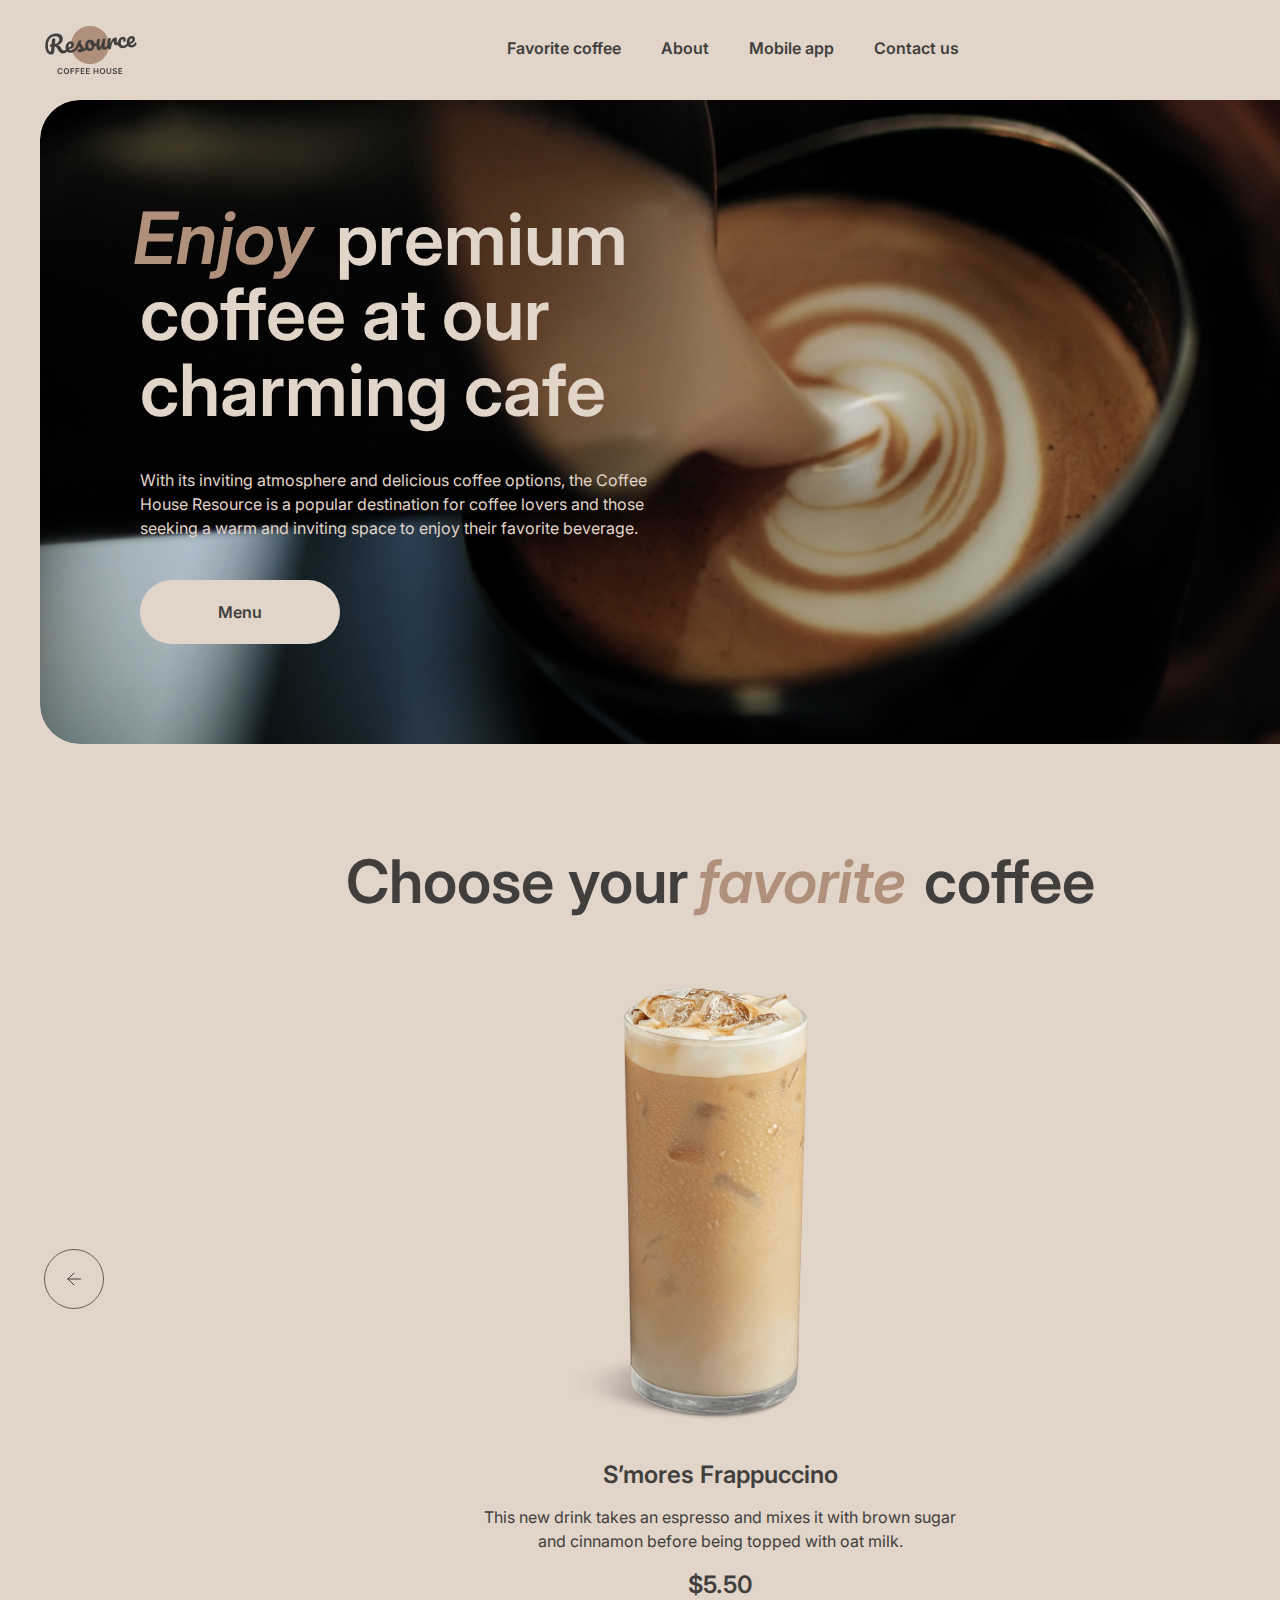
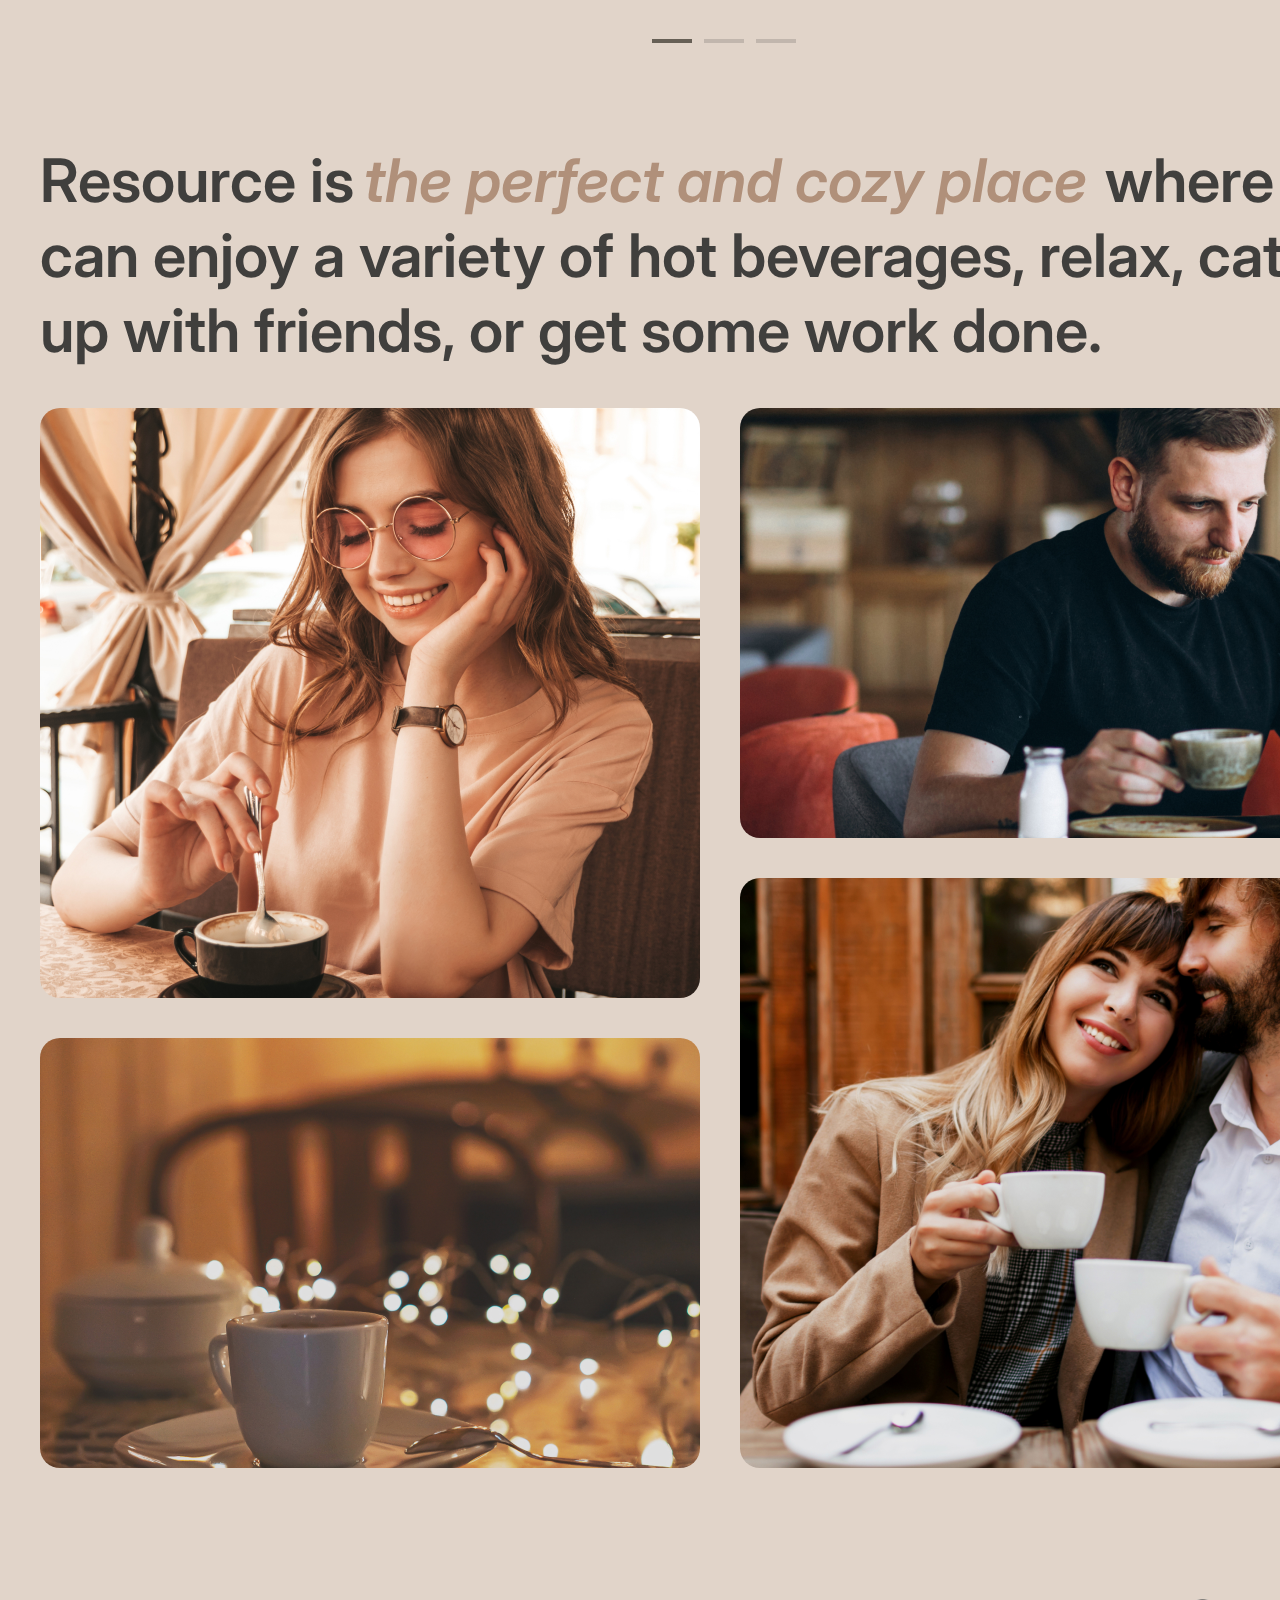
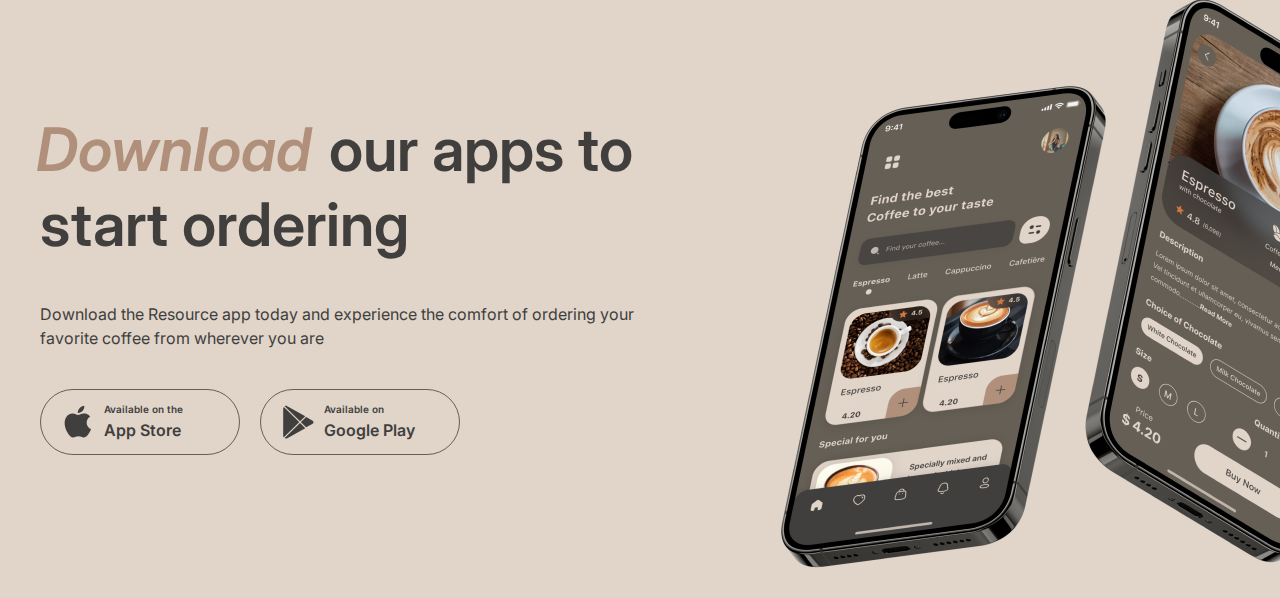
==== index.html @ 2d1bb9a1 "feat: add mobile-app section" ====
<!DOCTYPE html>
<html lang="en">
<head>
  <meta charset="UTF-8">
  <meta name="viewport" content="width=device-width, initial-scale=1.0">
  <link rel="stylesheet" href="./styles/style.css">
  <link rel="shortcut icon" href="../assets/favicon.ico" type="image/x-icon">
  <link href="https://fonts.googleapis.com/css2?family=Inter:wght@400;500;600&display=swap" rel="stylesheet">
  <title>Resource - COFFEE HOUSE</title>
</head>
<body>
  <header class="header">
    <div class="container">
      <nav class="nav">
        <a href="#" class="nav__logo"></a>
        <ul class="nav__list">
          <li class="nav__list-items">
            <a href="#" class="nav__list-items-links">Favorite coffee</a>
          </li>
          <li class="nav__list-items">
            <a href="#" class="nav__list-items-links">About</a>
          </li>
          <li class="nav__list-items">
            <a href="#" class="nav__list-items-links">Mobile app</a>
          </li>
          <li class="nav__list-items">
            <a href="#" class="nav__list-items-links">Contact us</a>
          </li>
        </ul>
        <a href="#" class="nav__menu">Menu <img class="nav__menu-img" src="./assets/header/coffee-cup.svg" alt="coffee cup"></a>
      </nav>

      <div class="header__hero">
        <div class="header__hero-text">
          <h1 class="header__hero-text header__hero-text_h1"><p><span>Enjoy</span> premium coffee at our charming cafe</p></h1>
          <p class="header__hero-text header__hero-text_text">With its inviting atmosphere and delicious coffee options, the Coffee House Resource is a popular destination for coffee lovers and those seeking a warm and inviting space to enjoy their favorite beverage.</p>
          <button class="btn header__hero-text header__hero-text_btn">Menu</button>
        </div>
      </div>
    </div>
  </header>

  <main class="main">
      <section class="favorite-coffee">
        <div class="container">
          <div class="favorite-coffee__wrapper">
            <h2 class="favorite-coffee__heading"><p>Choose your <span>favorite</span> coffee</p></h2>
            <div class="favorite-coffee__slider">
              <button class="favorite-coffee__slider-btn favorite-coffee__slider-btn_left">
                <svg width="24" height="24" viewBox="0 0 24 24" fill="none" xmlns="http://www.w3.org/2000/svg">
                  <path d="M18.5 12H6M6 12L12 6M6 12L12 18" stroke="#403F3D" stroke-linecap="round" stroke-linejoin="round"/>
                </svg>
              </button>
              <div class="favorite-coffee__slider-wrapper">
                <div class="favorite-coffee__slide1">
                  <div class="favorite-coffee__slide1-img"></div>
                  <div class="favorite-coffee__slide-wrapper">
                    <h3 class="favorite-coffee__slide1-heading">S’mores Frappuccino</h3>
                    <p class="favorite-coffee__slide1-text">This new drink takes an espresso and mixes it with brown sugar and cinnamon before being topped with oat milk.</p>
                    <p class="favorite-coffee__slide1-price">$5.50</p>
                  </div>
                </div>
              </div>
              <button class="favorite-coffee__slider-btn favorite-coffee__slider-btn_right">
                <svg width="24" height="24" viewBox="0 0 24 24" fill="none" xmlns="http://www.w3.org/2000/svg">
                  <path d="M6 12H18.5M18.5 12L12.5 6M18.5 12L12.5 18" stroke="#403F3D" stroke-linecap="round" stroke-linejoin="round"/>
                </svg>                  
              </button>
              <div class="favorite-coffee__slide-dots">
                <span></span>
                <span></span>
                <span></span>
              </div>
            </div>
          </div>
        </div>
      </section>

      <section class="about">
        <div class="container">
          <div class="about__wrapper">
            <h2 class="about__heading">
              <p>Resource is <span>the perfect and cozy place</span> where you can enjoy a variety of hot beverages, relax, catch up with friends, or get some work done.</p>
            </h2>
            <div class="about__img-wrapper">
              <div class="about__img-container">
                <div class="about__img about__img_img1"></div>
                <div class="about__img about__img_img2"></div>
              </div>
              <div class="about__img-container">
                <div class="about__img about__img_img3"></div>
                <div class="about__img about__img_img4"></div>
              </div>
            </div>
          </div>
        </div>
      </section>

      <section class="mobile-app">
        <div class="container">
          <div class="mobile-app__wrapper">
            <div class="mobile-app__offer-wrapper">
              <div class="mobile-app__offer">
                <h2 class="mobile-app__offer-heading">
                  <p><span>Download</span> our apps to start ordering</p>
                </h2>
                <p class="mobile-app__offer-text">Download the Resource app today and experience the comfort of ordering your favorite coffee from wherever you are</p>
                <div class="mobile-app__wrapper-links">
                  <a href="#" class="mobile-app__link">
                    <img class="mobile-app__link-logo" src="./assets/mobile-app/apple.svg" alt="Apple">
                    <div class="mobile-app__links-text">
                      <p class="mobile-app__link-text">Available on the</p>
                      <p class="mobile-app__link-text-market">App Store</p>
                    </div>
                  </a>
                  <a href="#" class="mobile-app__link">
                    <img class="mobile-app__link-logo" src="./assets/mobile-app/play-market.svg" alt="Play market">
                    <div class="mobile-app__links-text">
                      <p class="mobile-app__link-text">Available on</p>
                      <p class="mobile-app__link-text-market">Google Play</p>
                    </div>
                  </a>
                </div>
              </div>
            </div>
            <div class="mobile-app__img"></div>
          </div>
        </div>
      </section>
  </main>
  <script src="./main.js"></script>
</body>
</html>
---- styles/style.css ----
@import './normalize.css';
* {
  font-family: "Inter", sans-serif;
  color: #403F3D;
  font-weight: 600;
}

.container {
  width: 1360px;
  margin: 0 auto;
}

ul,
h1,
h2,
h3,
p {
  padding: 0;
  margin: 0;
}

li {
  list-style: none;
}

a {
  text-decoration: none;
  color: inherit;
}

.btn {
  border: none;
  width: 200px;
  height: 64px;
  border-radius: 100px;
  -webkit-border-radius: 100px;
  -moz-border-radius: 100px;
  -ms-border-radius: 100px;
  -o-border-radius: 100px;
}

button {
  border: none;
}

body {
  background-color: #E1D4C9;
  padding: 0 40px;
}

.header {
  margin-bottom: 100px;
}

.nav {
  display: flex;
  align-items: center;
  justify-content: space-between;
  padding: 20px 0;
}
.nav__logo {
  background-image: url("../assets/header/logo.png");
  background-repeat: no-repeat;
  width: 100px;
  height: 60px;
}
.nav__list {
  display: flex;
  gap: 40px;
}
.nav__list .nav__list-items-links {
  line-height: 105%;
  position: relative;
  top: -2px;
  left: -3px;
}
.nav__menu {
  position: relative;
  top: -4px;
  left: -5px;
}
.nav__menu .nav__menu-img {
  position: relative;
  top: 2px;
  left: 5px;
}

.header__hero {
  background-image: url("../assets/header/container.jpg");
  background-repeat: no-repeat;
  width: 100%;
  height: 644px;
  border-radius: 40px;
  -webkit-border-radius: 40px;
  -moz-border-radius: 40px;
  -ms-border-radius: 40px;
  -o-border-radius: 40px;
  display: flex;
  padding: 0 0 0 100px;
}

.header__hero-text {
  display: flex;
  flex-direction: column;
  width: 530px;
  align-items: flex-start;
  justify-content: center;
  gap: 40px;
}
.header__hero-text_h1 p {
  font-size: 72px;
  font-weight: 600;
  line-height: 105%;
  color: #E1D4C9;
}
.header__hero-text_h1 p span {
  font-style: italic;
  line-height: 105%;
  color: #B0907A;
  position: relative;
  top: -1px;
  left: -7px;
}
.header__hero-text_text {
  font-size: 16px;
  font-weight: 400;
  line-height: 150%;
  color: #E1D4C9;
  position: relative;
  top: 1px;
}
.header__hero-text_btn {
  width: 200px;
  background-color: #E1D4C9;
  align-items: center;
  position: relative;
  top: 1px;
}

.favorite-coffee {
  margin-bottom: 100px;
}
.favorite-coffee .favorite-coffee__wrapper {
  display: flex;
  flex-direction: column;
  gap: 40px;
}
.favorite-coffee .favorite-coffee__wrapper .favorite-coffee__heading {
  font-size: 60px;
  line-height: 125%;
  text-align: center;
}
.favorite-coffee .favorite-coffee__wrapper .favorite-coffee__heading p span {
  font-style: italic;
  line-height: 125%;
  color: #B0907A;
  position: relative;
  left: -4px;
}
.favorite-coffee__slider {
  display: flex;
  justify-content: space-between;
  gap: 40px;
  align-items: center;
  flex-wrap: wrap;
}
.favorite-coffee__slider-btn {
  position: relative;
  width: 60px;
  height: 60px;
  display: flex;
  align-items: center;
  justify-content: center;
  background-color: #E1D4C9;
  border: 1px solid #665F55;
  border-radius: 100px;
  -webkit-border-radius: 100px;
  -moz-border-radius: 100px;
  -ms-border-radius: 100px;
  -o-border-radius: 100px;
}
.favorite-coffee__slider-btn_left {
  left: 4px;
}
.favorite-coffee__slider-btn_right {
  right: 4px;
}
.favorite-coffee__slider-wrapper {
  display: flex;
  flex-direction: column;
  align-items: center;
  width: 1152px;
}
.favorite-coffee__slide1 {
  width: 480px;
  display: flex;
  flex-direction: column;
  align-items: center;
  text-align: center;
  gap: 20px;
}
.favorite-coffee__slide1 .favorite-coffee__slide1-img {
  background-image: url("../assets/favorite-coffee/coffee-slider-1.png");
  background-repeat: no-repeat;
  width: 100%;
  height: 480px;
}
.favorite-coffee__slide1 .favorite-coffee__slide-wrapper {
  display: flex;
  flex-direction: column;
  gap: 16px;
}
.favorite-coffee__slide1 .favorite-coffee__slide1-heading {
  font-size: 24px;
  line-height: 125%;
  position: relative;
  top: 1px;
}
.favorite-coffee__slide1 .favorite-coffee__slide1-text {
  font-weight: 400;
  line-height: 150%;
}
.favorite-coffee__slide1 .favorite-coffee__slide1-price {
  font-size: 24px;
  line-height: 125%;
  position: relative;
  top: 1px;
}
.favorite-coffee__slide-dots {
  width: 144px;
  height: 4px;
  margin-left: 45%;
  position: relative;
}
.favorite-coffee__slide-dots span {
  background-color: #C1B6AD;
  width: 40px;
  height: 4px;
  position: absolute;
}
.favorite-coffee__slide-dots span:nth-child(1) {
  background-color: #665F55;
}
.favorite-coffee__slide-dots span:nth-child(2) {
  left: 52px;
}
.favorite-coffee__slide-dots span:nth-child(3) {
  left: 104px;
}

.about {
  margin-bottom: 100px;
}
.about__wrapper {
  display: flex;
  flex-direction: column;
  gap: 40px;
}
.about__heading {
  font-size: 60px;
  line-height: 125%;
}
.about__heading span {
  font-style: italic;
  color: #B0907A;
  position: relative;
  left: -4px;
}
.about__img-wrapper {
  display: grid;
  grid-template-columns: repeat(2, 1fr);
  gap: 40px;
}
.about__img-container {
  display: flex;
  flex-direction: column;
  gap: 40px;
}
.about__img {
  background-repeat: no-repeat;
  background-size: cover;
  border-radius: 20px;
  -webkit-border-radius: 20px;
  -moz-border-radius: 20px;
  -ms-border-radius: 20px;
  -o-border-radius: 20px;
}
.about__img_img1 {
  background-image: url("../assets/about/about-1.png");
  height: 590px;
}
.about__img_img2 {
  background-image: url("../assets/about/about-2.png");
  height: 430px;
}
.about__img_img3 {
  background-image: url("../assets/about/about-3.png");
  height: 430px;
}
.about__img_img4 {
  background-image: url("../assets/about/about-4.png");
  height: 590px;
}

.mobile-app__wrapper {
  display: flex;
  justify-content: space-between;
  align-items: center;
  gap: 100px;
}
.mobile-app__offer-wrapper {
  width: 100%;
}
.mobile-app__offer {
  display: flex;
  flex-direction: column;
  gap: 40px;
}
.mobile-app__offer-heading {
  font-size: 60px;
  line-height: 125%;
  position: relative;
  top: 1px;
}
.mobile-app__offer-heading span {
  color: #B0907A;
  font-style: italic;
  position: relative;
  left: -4px;
}
.mobile-app__offer-text {
  font-weight: 400;
  line-height: 150%;
  position: relative;
  top: 1px;
}
.mobile-app__wrapper-links {
  display: flex;
  gap: 20px;
}
.mobile-app__link {
  display: flex;
  gap: 8px;
  align-items: center;
  padding: 0 20px;
  width: 158px;
  height: 64px;
  border: 1px solid #665F55;
  border-radius: 100px;
  -webkit-border-radius: 100px;
  -moz-border-radius: 100px;
  -ms-border-radius: 100px;
  -o-border-radius: 100px;
}
.mobile-app__link-logo {
  position: relative;
  left: -1px;
}
.mobile-app__links-text {
  display: flex;
  flex-direction: column;
  gap: 2px;
}
.mobile-app__link-text {
  font-size: 10px;
  line-height: 140%;
  position: relative;
  top: -3px;
  left: -1px;
}
.mobile-app__text-market {
  line-height: 150%;
}
.mobile-app__link-text-market {
  position: relative;
  left: -1px;
}
.mobile-app__img {
  background-image: url("../assets/mobile-app/mobile-screens.png");
  background-repeat: no-repeat;
  width: 100%;
  height: 630px;
}

/*# sourceMappingURL=style.css.map */
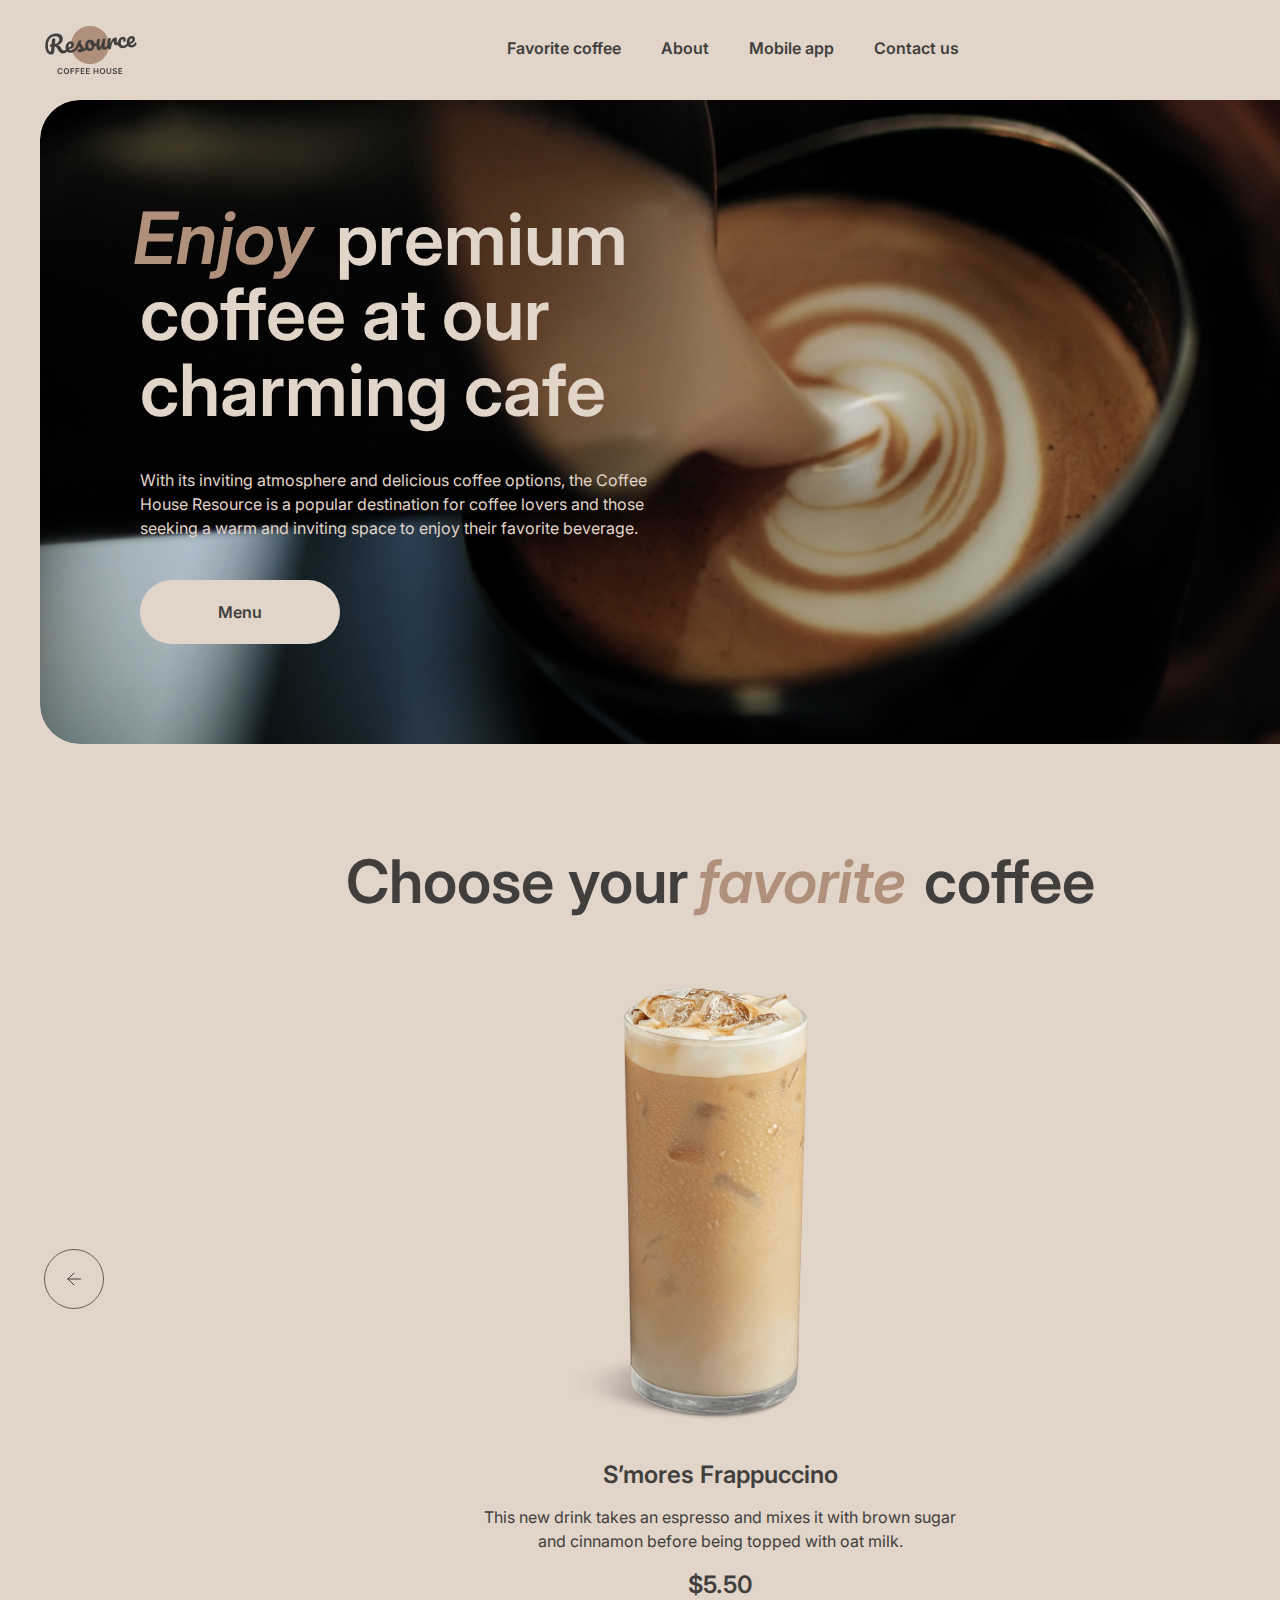
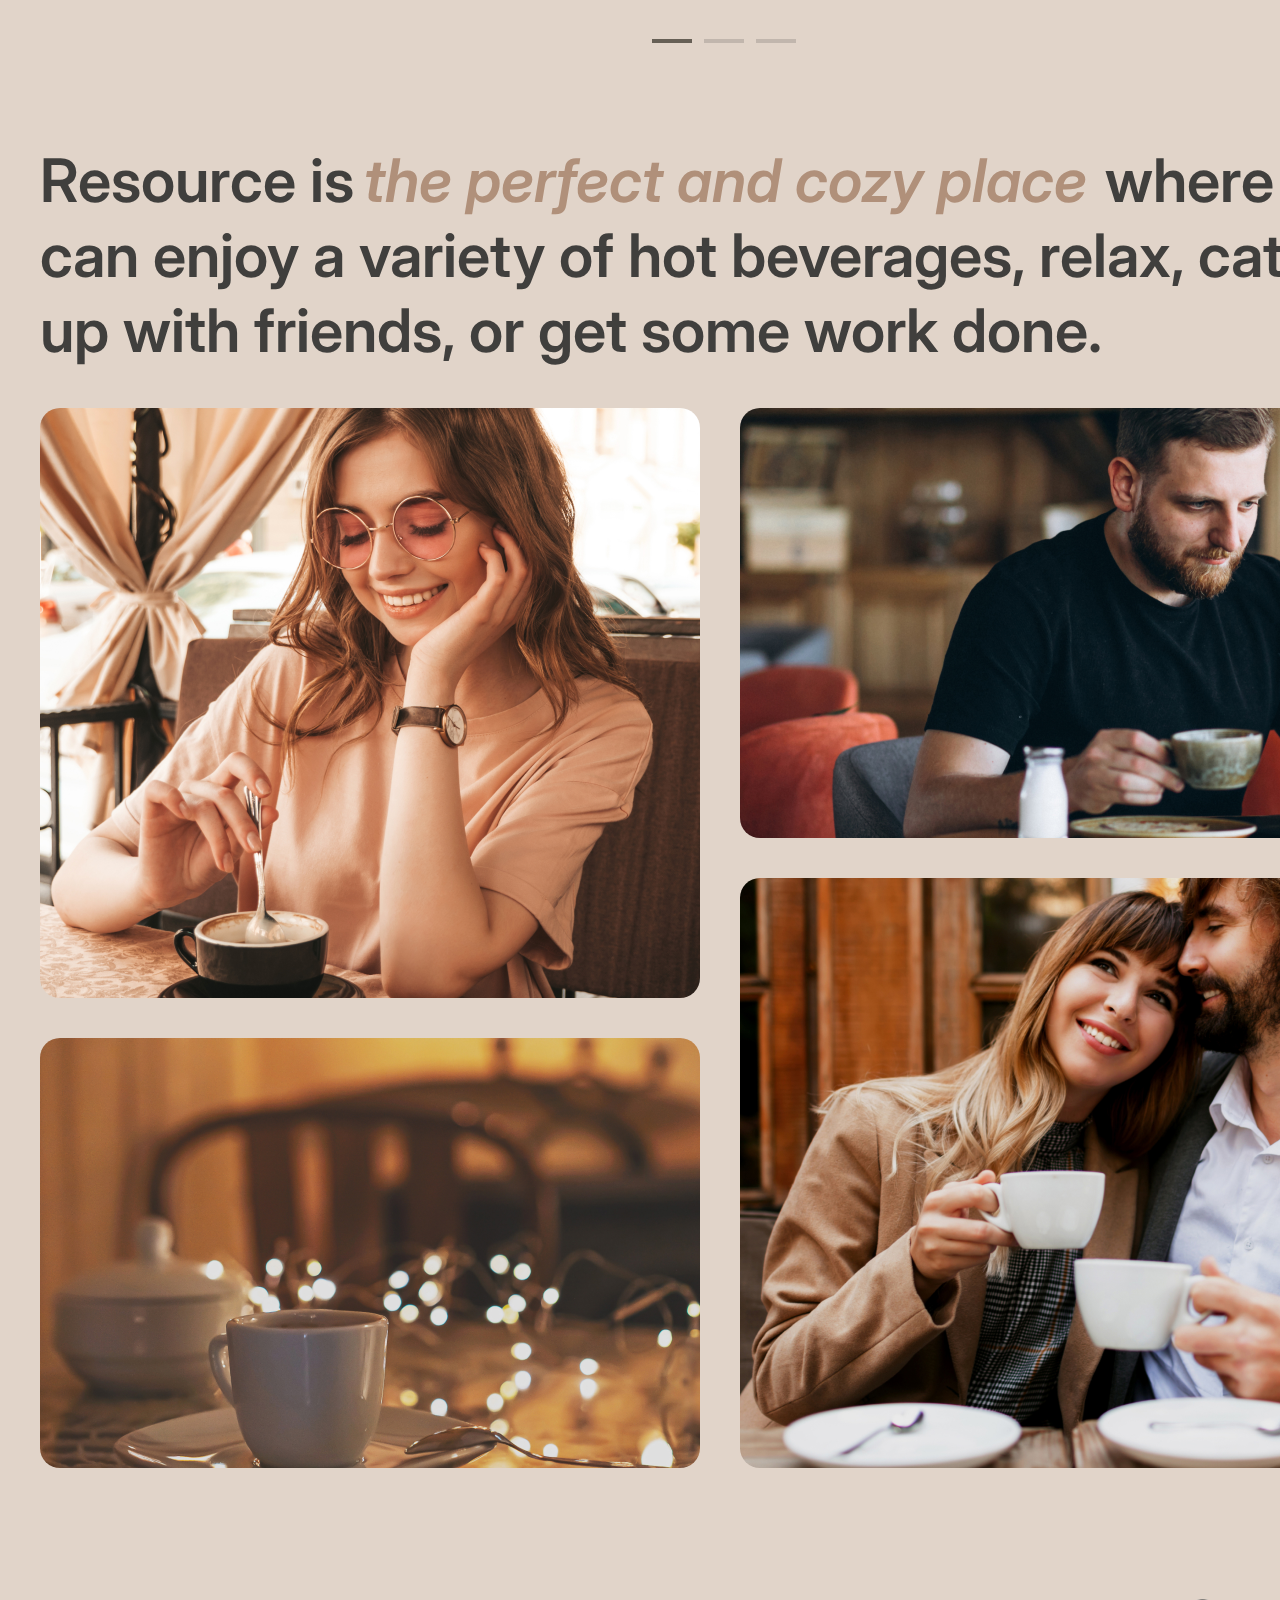
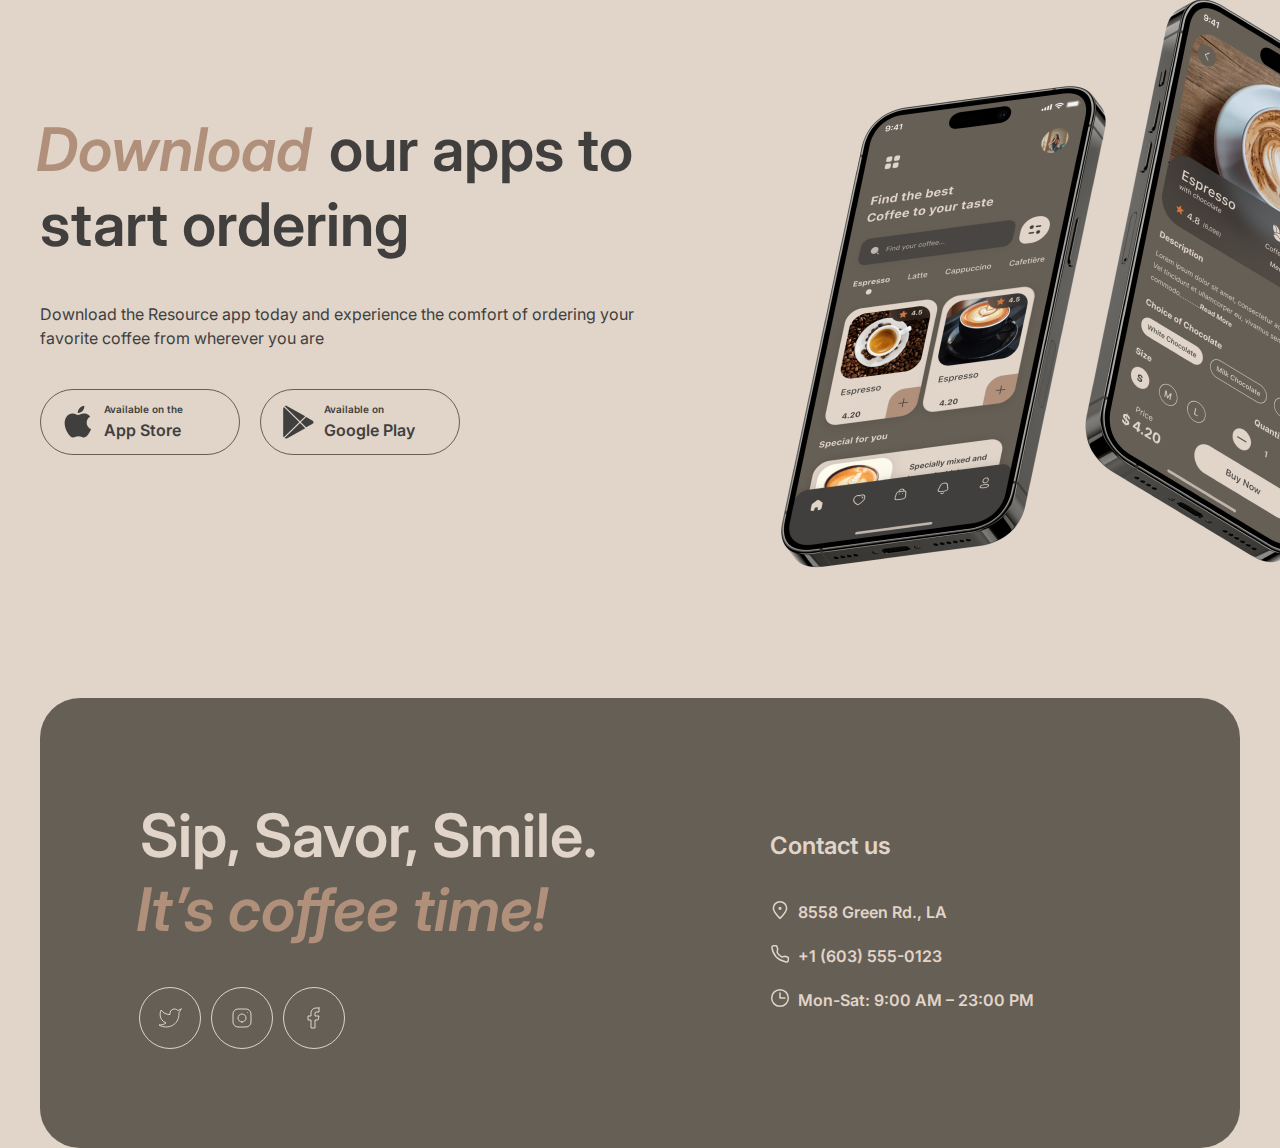
==== commit 770c2494: "feat: add footer" ====
--- a/index.html
+++ b/index.html
@@ -128,6 +128,73 @@
         </div>
       </section>
   </main>
+
+  <footer class="footer">
+    <div class="container">
+      <div class="footer__wrapper">
+        <div class="footer__offer">
+          <h2 class="footer__offer-heading"><p>Sip, Savor, Smile. <span>It’s coffee time!</span></p></h2>
+          <div class="footer__offer-social-links">
+            <a href="#" class="footer__offer-social-link">
+              <svg width="24" height="24" viewBox="0 0 24 24" fill="none" xmlns="http://www.w3.org/2000/svg">
+              <path d="M23 3.01006C23 3.01006 20.9821 4.20217 19.86 4.54006C19.2577 3.84757 18.4573 3.35675 17.567 3.13398C16.6767 2.91122 15.7395 2.96725 14.8821 3.29451C14.0247 3.62177 13.2884 4.20446 12.773 4.96377C12.2575 5.72309 11.9877 6.62239 12 7.54006V8.54006C10.2426 8.58562 8.50127 8.19587 6.93101 7.4055C5.36074 6.61513 4.01032 5.44869 3 4.01006C3 4.01006 -1 13.0101 8 17.0101C5.94053 18.408 3.48716 19.109 1 19.0101C10 24.0101 21 19.0101 21 7.51006C20.9991 7.23151 20.9723 6.95365 20.92 6.68006C21.9406 5.67355 23 3.01006 23 3.01006Z" stroke="#E1D4C9" stroke-linecap="round" stroke-linejoin="round"/>
+              </svg>
+            </a>
+            <a href="#" class="footer__offer-social-link">
+              <svg width="24" height="24" viewBox="0 0 24 24" fill="none" xmlns="http://www.w3.org/2000/svg">
+                <path d="M12 16C14.2091 16 16 14.2091 16 12C16 9.79086 14.2091 8 12 8C9.79086 8 8 9.79086 8 12C8 14.2091 9.79086 16 12 16Z" stroke="#E1D4C9" stroke-linecap="round" stroke-linejoin="round"/>
+                <path d="M3 16V8C3 5.23858 5.23858 3 8 3H16C18.7614 3 21 5.23858 21 8V16C21 18.7614 18.7614 21 16 21H8C5.23858 21 3 18.7614 3 16Z" stroke="#E1D4C9"/>
+                <path d="M17.5 6.51L17.51 6.49889" stroke="#E1D4C9" stroke-linecap="round" stroke-linejoin="round"/>
+              </svg>                
+            </a>
+            <a href="#" class="footer__offer-social-link">
+              <svg width="24" height="24" viewBox="0 0 24 24" fill="none" xmlns="http://www.w3.org/2000/svg">
+                <path d="M17 2H14C12.6739 2 11.4021 2.52678 10.4645 3.46447C9.52678 4.40215 9 5.67392 9 7V10H6V14H9V22H13V14H16L17 10H13V7C13 6.73478 13.1054 6.48043 13.2929 6.29289C13.4804 6.10536 13.7348 6 14 6H17V2Z" stroke="#E1D4C9" stroke-linecap="round" stroke-linejoin="round"/>
+              </svg>                
+            </a>
+          </div>
+        </div>
+        <div class="footer__contacts-info">
+          <h3 class="footer__contacts-heading">Contact us</h3>
+          <ul class="footer__contacts-list">
+            <li class="footer__contacts-item">
+              <a href="#" class="footer__contacts-link">
+                <svg width="20" height="20" viewBox="0 0 20 20" fill="none" xmlns="http://www.w3.org/2000/svg">
+                  <path d="M16.6663 8.33329C16.6663 12.0152 9.99967 18.3333 9.99967 18.3333C9.99967 18.3333 3.33301 12.0152 3.33301 8.33329C3.33301 4.65139 6.31778 1.66663 9.99967 1.66663C13.6816 1.66663 16.6663 4.65139 16.6663 8.33329Z" stroke="#E1D4C9" stroke-width="1.5"/>
+                  <path d="M10.0003 9.16667C10.4606 9.16667 10.8337 8.79357 10.8337 8.33333C10.8337 7.8731 10.4606 7.5 10.0003 7.5C9.54009 7.5 9.16699 7.8731 9.16699 8.33333C9.16699 8.79357 9.54009 9.16667 10.0003 9.16667Z" fill="#E1D4C9" stroke="#E1D4C9" stroke-width="1.5" stroke-linecap="round" stroke-linejoin="round"/>
+                </svg>
+                8558 Green Rd., LA
+              </a>
+            </li>
+            <li class="footer__contacts-item">
+              <a href="#" class="footer__contacts-link">
+                <svg width="20" height="20" viewBox="0 0 20 20" fill="none" xmlns="http://www.w3.org/2000/svg">
+                  <path d="M15.0984 12.2516L11.6665 12.9166C9.34845 11.7531 7.91654 10.4166 7.08321 8.33329L7.72483 4.89154L6.51197 1.66663L3.72946 1.66663C2.60191 1.66663 1.71466 2.59958 1.90108 3.71161C2.29888 6.08454 3.37231 10.0391 6.24987 12.9166C9.27338 15.9401 13.5661 17.3318 16.1378 17.9288C17.299 18.1983 18.3332 17.2908 18.3332 16.0988L18.3332 13.4843L15.0984 12.2516Z" stroke="#E1D4C9" stroke-width="1.5" stroke-linecap="round" stroke-linejoin="round"/>
+                </svg>
+                +1 (603) 555-0123
+              </a>
+            </li>
+            <li class="footer__contacts-item">
+              <a href="#" class="footer__contacts-link">
+                <svg width="20" height="20" viewBox="0 0 20 20" fill="none" xmlns="http://www.w3.org/2000/svg">
+                  <g clip-path="url(#clip0_217_1736)">
+                  <path d="M10 5L10 10L15 10" stroke="#E1D4C9" stroke-width="1.5" stroke-linecap="round" stroke-linejoin="round"/>
+                  <path d="M10.0003 18.3333C14.6027 18.3333 18.3337 14.6023 18.3337 9.99996C18.3337 5.39759 14.6027 1.66663 10.0003 1.66663C5.39795 1.66663 1.66699 5.39759 1.66699 9.99996C1.66699 14.6023 5.39795 18.3333 10.0003 18.3333Z" stroke="#E1D4C9" stroke-width="1.5" stroke-linecap="round" stroke-linejoin="round"/>
+                  </g>
+                  <defs>
+                  <clipPath id="clip0_217_1736">
+                  <rect width="20" height="20" fill="white"/>
+                  </clipPath>
+                  </defs>
+                </svg>
+                Mon-Sat: 9:00 AM – 23:00 PM
+              </a>
+            </li>
+          </ul>
+        </div>
+      </div>
+    </div>
+  </footer>
   <script src="./main.js"></script>
 </body>
 </html>--- a/styles/style.css
+++ b/styles/style.css
@@ -302,6 +302,9 @@
   height: 590px;
 }
 
+.mobile-app {
+  margin-bottom: 100px;
+}
 .mobile-app__wrapper {
   display: flex;
   justify-content: space-between;
@@ -382,4 +385,102 @@
   height: 630px;
 }
 
+.footer {
+  background-color: #665F55;
+  border-radius: 40px;
+  -webkit-border-radius: 40px;
+  -moz-border-radius: 40px;
+  -ms-border-radius: 40px;
+  -o-border-radius: 40px;
+}
+.footer__wrapper {
+  display: flex;
+  justify-content: space-between;
+  padding: 99px;
+  align-items: center;
+}
+.footer__offer {
+  display: flex;
+  flex-direction: column;
+  gap: 40px;
+  width: 530px;
+}
+.footer__offer-heading {
+  font-size: 60px;
+  line-height: 125%;
+}
+.footer__offer-heading p {
+  color: #E1D4C9;
+  position: relative;
+  top: 1px;
+  left: 1px;
+}
+.footer__offer-heading span {
+  font-style: italic;
+  color: #B0907A;
+  position: relative;
+  top: -1px;
+  left: -4px;
+}
+.footer__offer-social-links {
+  display: flex;
+  gap: 12px;
+}
+.footer__offer-social-link {
+  border-radius: 100px;
+  -webkit-border-radius: 100px;
+  -moz-border-radius: 100px;
+  -ms-border-radius: 100px;
+  -o-border-radius: 100px;
+  width: 60px;
+  height: 60px;
+  border: 1px solid #E1D4C9;
+  display: flex;
+  justify-content: center;
+  align-items: center;
+}
+.footer__offer-social-link:nth-child(2) {
+  position: relative;
+  left: -2px;
+}
+.footer__offer-social-link:nth-child(3) {
+  position: relative;
+  left: -4px;
+}
+.footer__contacts-info {
+  width: 530px;
+  display: flex;
+  flex-direction: column;
+  gap: 40px;
+}
+.footer__contacts-heading {
+  font-size: 24px;
+  line-height: 125%;
+  color: #E1D4C9;
+}
+.footer__contacts-list {
+  display: flex;
+  flex-direction: column;
+  gap: 20px;
+}
+.footer__contacts-link {
+  line-height: 150%;
+  color: #E1D4C9;
+  display: flex;
+  align-items: center;
+  gap: 8px;
+  position: relative;
+  top: -2px;
+  left: -1px;
+}
+.footer__contacts-link svg {
+  position: relative;
+  top: -2px;
+}
+.footer__contacts-heading {
+  position: relative;
+  top: -1px;
+  left: -1px;
+}
+
 /*# sourceMappingURL=style.css.map */
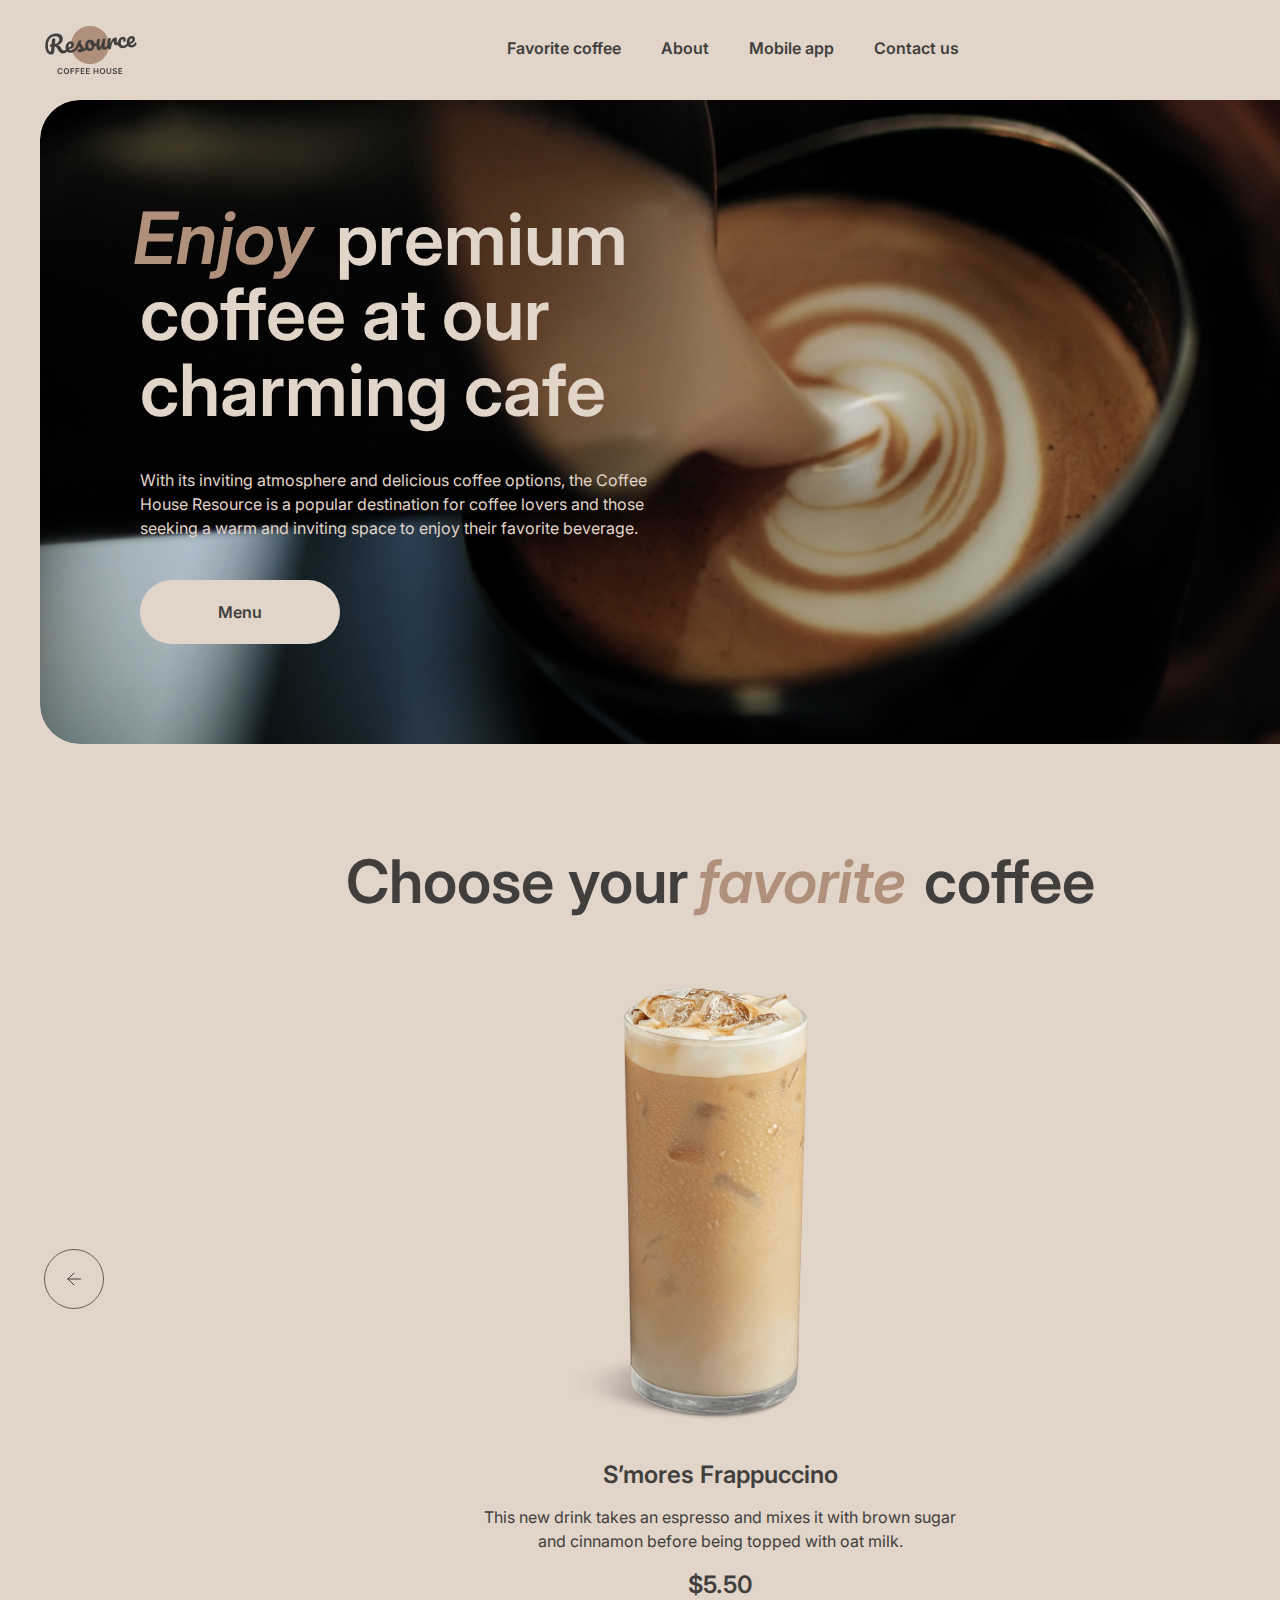
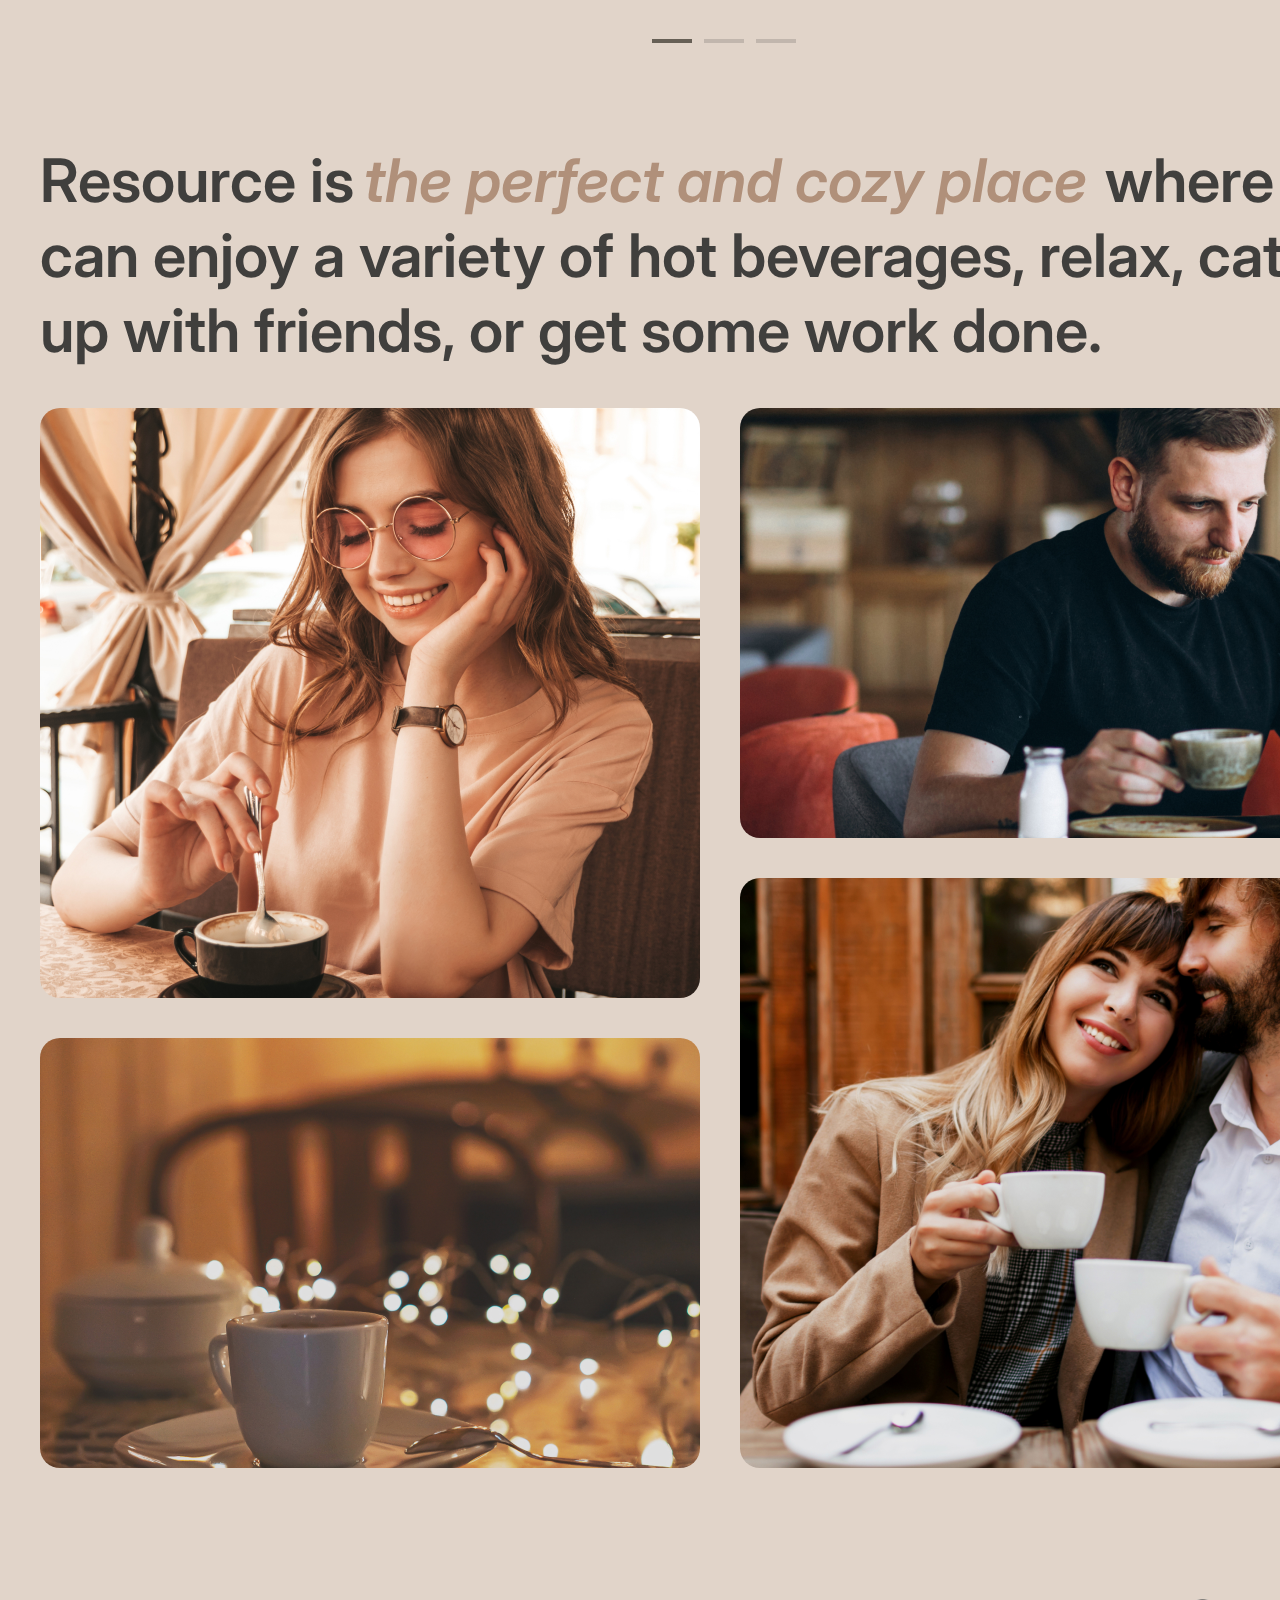
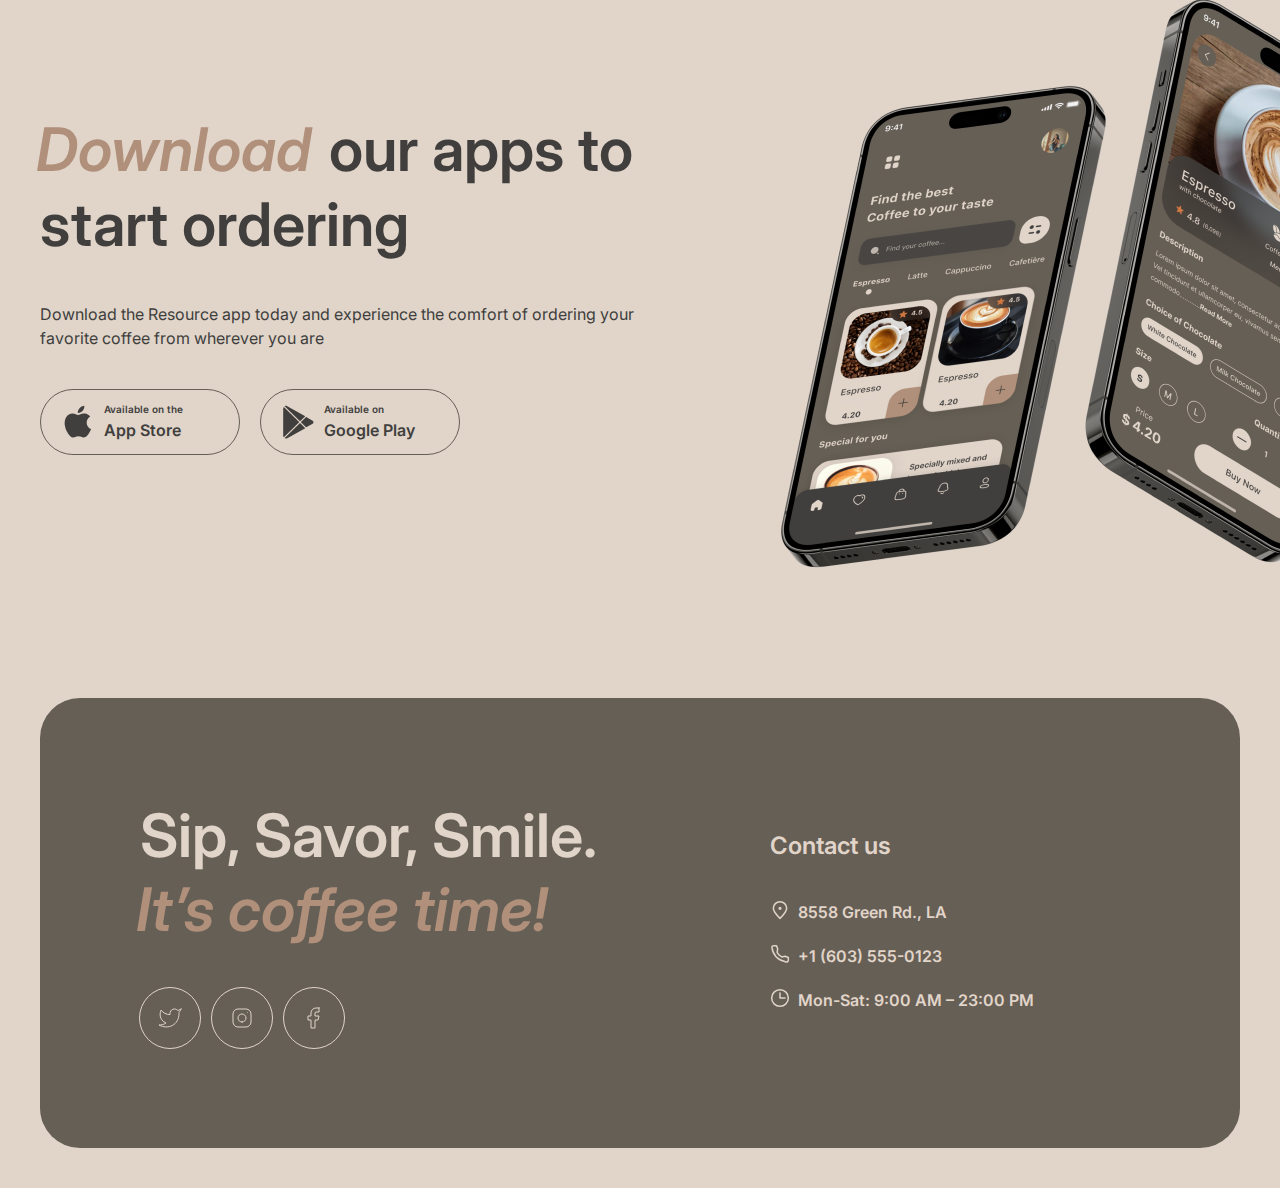
==== commit 065fece6: "feat: add menu page" ====
--- a/index.html
+++ b/index.html
@@ -12,19 +12,19 @@
   <header class="header">
     <div class="container">
       <nav class="nav">
-        <a href="#" class="nav__logo"></a>
+        <a href="./index.html" class="nav__logo"></a>
         <ul class="nav__list">
           <li class="nav__list-items">
-            <a href="#" class="nav__list-items-links">Favorite coffee</a>
-          </li>
-          <li class="nav__list-items">
-            <a href="#" class="nav__list-items-links">About</a>
-          </li>
-          <li class="nav__list-items">
-            <a href="#" class="nav__list-items-links">Mobile app</a>
-          </li>
-          <li class="nav__list-items">
-            <a href="#" class="nav__list-items-links">Contact us</a>
+            <a href="./index.html" class="nav__list-items-links">Favorite coffee</a>
+          </li>
+          <li class="nav__list-items">
+            <a href="./index.html" class="nav__list-items-links">About</a>
+          </li>
+          <li class="nav__list-items">
+            <a href="./index.html" class="nav__list-items-links">Mobile app</a>
+          </li>
+          <li class="nav__list-items">
+            <a href="#footer" class="nav__list-items-links">Contact us</a>
           </li>
         </ul>
         <a href="#" class="nav__menu">Menu <img class="nav__menu-img" src="./assets/header/coffee-cup.svg" alt="coffee cup"></a>
@@ -34,7 +34,9 @@
         <div class="header__hero-text">
           <h1 class="header__hero-text header__hero-text_h1"><p><span>Enjoy</span> premium coffee at our charming cafe</p></h1>
           <p class="header__hero-text header__hero-text_text">With its inviting atmosphere and delicious coffee options, the Coffee House Resource is a popular destination for coffee lovers and those seeking a warm and inviting space to enjoy their favorite beverage.</p>
-          <button class="btn header__hero-text header__hero-text_btn">Menu</button>
+          <button class="btn header__hero-text header__hero-text_btn">
+            Menu
+          </button>
         </div>
       </div>
     </div>
@@ -107,14 +109,24 @@
                 <p class="mobile-app__offer-text">Download the Resource app today and experience the comfort of ordering your favorite coffee from wherever you are</p>
                 <div class="mobile-app__wrapper-links">
                   <a href="#" class="mobile-app__link">
-                    <img class="mobile-app__link-logo" src="./assets/mobile-app/apple.svg" alt="Apple">
+                    <svg width="36" height="36" viewBox="0 0 36 36" fill="none" xmlns="http://www.w3.org/2000/svg">
+                      <path d="M26.7073 18.6307C26.6704 14.6324 30.065 12.6872 30.2203 12.5966C28.2977 9.86366 25.3178 9.49026 24.2707 9.46048C21.7679 9.20369 19.3403 10.9206 18.0654 10.9206C16.765 10.9206 14.8017 9.48529 12.6858 9.52747C9.96293 9.56841 7.41566 11.1055 6.0186 13.4923C3.13542 18.359 5.28572 25.5108 8.04802 29.4446C9.42981 31.3712 11.0444 33.5223 13.1578 33.4466C15.2254 33.3635 15.9978 32.1614 18.4929 32.1614C20.9651 32.1614 21.6903 33.4466 23.8457 33.3983C26.0647 33.3635 27.4618 31.463 28.7952 29.519C30.392 27.3108 31.0333 25.1362 31.0588 25.0245C31.0066 25.0071 26.7493 23.4229 26.7073 18.6307Z" fill="#403F3D"/>
+                      <path d="M22.6357 6.87268C23.7477 5.51675 24.5086 3.67205 24.2974 1.80005C22.6879 1.86952 20.675 2.88554 19.5159 4.21169C18.4903 5.38029 17.5742 7.29571 17.8109 9.097C19.6189 9.2285 21.4753 8.20752 22.6357 6.87268Z" fill="#403F3D"/>
+                    </svg>
+                      
                     <div class="mobile-app__links-text">
                       <p class="mobile-app__link-text">Available on the</p>
                       <p class="mobile-app__link-text-market">App Store</p>
                     </div>
                   </a>
                   <a href="#" class="mobile-app__link">
-                    <img class="mobile-app__link-logo" src="./assets/mobile-app/play-market.svg" alt="Play market">
+                    <svg width="36" height="36" viewBox="0 0 36 36" fill="none" xmlns="http://www.w3.org/2000/svg">
+                      <path d="M3.7558 3.20297C3.39335 3.57289 3.18359 4.14884 3.18359 4.89471V31.4994C3.18359 32.2453 3.39335 32.8212 3.7558 33.1911L3.84525 33.2723L19.1359 18.37V18.0181L3.84525 3.11575L3.7558 3.20297Z" fill="#403F3D"/>
+                      <path d="M26.0776 23.34L20.9863 18.37V18.0181L26.0837 13.0482L26.1979 13.1128L32.2345 16.4617C33.9573 17.4121 33.9573 18.976 32.2345 19.9324L26.1979 23.2753L26.0776 23.34Z" fill="#403F3D"/>
+                      <path d="M25.2733 24.2007L20.0617 19.1195L4.68164 34.1166C5.25384 34.7031 6.18695 34.7737 7.24807 34.1873L25.2733 24.2007Z" fill="#403F3D"/>
+                      <path d="M25.2733 12.1876L7.24807 2.20103C6.18695 1.62058 5.25384 1.69125 4.68164 2.27772L20.0617 17.2688L25.2733 12.1876Z" fill="#403F3D"/>
+                    </svg>
+                      
                     <div class="mobile-app__links-text">
                       <p class="mobile-app__link-text">Available on</p>
                       <p class="mobile-app__link-text-market">Google Play</p>
@@ -129,7 +141,7 @@
       </section>
   </main>
 
-  <footer class="footer">
+  <footer class="footer" id="footer">
     <div class="container">
       <div class="footer__wrapper">
         <div class="footer__offer">
@@ -158,7 +170,7 @@
           <h3 class="footer__contacts-heading">Contact us</h3>
           <ul class="footer__contacts-list">
             <li class="footer__contacts-item">
-              <a href="#" class="footer__contacts-link">
+              <a href="https://maps.app.goo.gl/u3MaFnVBbYV8kdvSA" class="footer__contacts-link" target="_blank">
                 <svg width="20" height="20" viewBox="0 0 20 20" fill="none" xmlns="http://www.w3.org/2000/svg">
                   <path d="M16.6663 8.33329C16.6663 12.0152 9.99967 18.3333 9.99967 18.3333C9.99967 18.3333 3.33301 12.0152 3.33301 8.33329C3.33301 4.65139 6.31778 1.66663 9.99967 1.66663C13.6816 1.66663 16.6663 4.65139 16.6663 8.33329Z" stroke="#E1D4C9" stroke-width="1.5"/>
                   <path d="M10.0003 9.16667C10.4606 9.16667 10.8337 8.79357 10.8337 8.33333C10.8337 7.8731 10.4606 7.5 10.0003 7.5C9.54009 7.5 9.16699 7.8731 9.16699 8.33333C9.16699 8.79357 9.54009 9.16667 10.0003 9.16667Z" fill="#E1D4C9" stroke="#E1D4C9" stroke-width="1.5" stroke-linecap="round" stroke-linejoin="round"/>
@@ -167,7 +179,7 @@
               </a>
             </li>
             <li class="footer__contacts-item">
-              <a href="#" class="footer__contacts-link">
+              <a href="#" class="footer__contacts-link" tel="+1 (603) 555 01 23" target="_blank">
                 <svg width="20" height="20" viewBox="0 0 20 20" fill="none" xmlns="http://www.w3.org/2000/svg">
                   <path d="M15.0984 12.2516L11.6665 12.9166C9.34845 11.7531 7.91654 10.4166 7.08321 8.33329L7.72483 4.89154L6.51197 1.66663L3.72946 1.66663C2.60191 1.66663 1.71466 2.59958 1.90108 3.71161C2.29888 6.08454 3.37231 10.0391 6.24987 12.9166C9.27338 15.9401 13.5661 17.3318 16.1378 17.9288C17.299 18.1983 18.3332 17.2908 18.3332 16.0988L18.3332 13.4843L15.0984 12.2516Z" stroke="#E1D4C9" stroke-width="1.5" stroke-linecap="round" stroke-linejoin="round"/>
                 </svg>
--- a/styles/style.css
+++ b/styles/style.css
@@ -68,11 +68,31 @@
   display: flex;
   gap: 40px;
 }
-.nav__list .nav__list-items-links {
+.nav__list-items-links {
   line-height: 105%;
   position: relative;
   top: -2px;
   left: -3px;
+  display: flex;
+  line-height: 1;
+  flex-direction: column;
+}
+.nav__list-items-links::after {
+  content: "";
+  position: absolute;
+  left: 0;
+  bottom: -4px;
+  width: 0;
+  height: 2px;
+  background-color: #665F55;
+  transition: width 0.3s ease-out;
+  -webkit-transition: width 0.3s ease-out;
+  -moz-transition: width 0.3s ease-out;
+  -ms-transition: width 0.3s ease-out;
+  -o-transition: width 0.3s ease-out;
+}
+.nav__list-items-links:hover::after {
+  width: 100%;
 }
 .nav__menu {
   position: relative;
@@ -83,6 +103,23 @@
   position: relative;
   top: 2px;
   left: 5px;
+}
+.nav__menu::after {
+  content: "";
+  position: absolute;
+  left: 0;
+  bottom: -4px;
+  width: 0;
+  height: 2px;
+  background-color: #665F55;
+  transition: width 0.3s ease-out;
+  -webkit-transition: width 0.3s ease-out;
+  -moz-transition: width 0.3s ease-out;
+  -ms-transition: width 0.3s ease-out;
+  -o-transition: width 0.3s ease-out;
+}
+.nav__menu:hover::after {
+  width: 100%;
 }
 
 .header__hero {
@@ -135,6 +172,7 @@
   align-items: center;
   position: relative;
   top: 1px;
+  cursor: pointer;
 }
 
 .favorite-coffee {
@@ -178,12 +216,25 @@
   -moz-border-radius: 100px;
   -ms-border-radius: 100px;
   -o-border-radius: 100px;
+  cursor: pointer;
+  transition: 0.3s linear;
+  -webkit-transition: 0.3s linear;
+  -moz-transition: 0.3s linear;
+  -ms-transition: 0.3s linear;
+  -o-transition: 0.3s linear;
 }
 .favorite-coffee__slider-btn_left {
   left: 4px;
 }
 .favorite-coffee__slider-btn_right {
   right: 4px;
+}
+.favorite-coffee__slider-btn:hover {
+  background-color: #665F55;
+}
+.favorite-coffee__slider-btn:hover svg path {
+  fill: #E1D4C9;
+  stroke: #E1D4C9;
 }
 .favorite-coffee__slider-wrapper {
   display: flex;
@@ -354,6 +405,25 @@
   -moz-border-radius: 100px;
   -ms-border-radius: 100px;
   -o-border-radius: 100px;
+  transition: 0.3s linear;
+  -webkit-transition: 0.3s linear;
+  -moz-transition: 0.3s linear;
+  -ms-transition: 0.3s linear;
+  -o-transition: 0.3s linear;
+}
+.mobile-app__link svg {
+  position: relative;
+  left: -1px;
+}
+.mobile-app__link:hover {
+  background-color: #665F55;
+}
+.mobile-app__link:hover .mobile-app__link-text,
+.mobile-app__link:hover .mobile-app__link-text-market {
+  color: #E1D4C9;
+}
+.mobile-app__link:hover svg path {
+  fill: #E1D4C9;
 }
 .mobile-app__link-logo {
   position: relative;
@@ -392,6 +462,7 @@
   -moz-border-radius: 40px;
   -ms-border-radius: 40px;
   -o-border-radius: 40px;
+  margin-bottom: 40px;
 }
 .footer__wrapper {
   display: flex;
@@ -438,6 +509,11 @@
   display: flex;
   justify-content: center;
   align-items: center;
+  transition: 0.3s;
+  -webkit-transition: 0.3s;
+  -moz-transition: 0.3s;
+  -ms-transition: 0.3s;
+  -o-transition: 0.3s;
 }
 .footer__offer-social-link:nth-child(2) {
   position: relative;
@@ -446,6 +522,12 @@
 .footer__offer-social-link:nth-child(3) {
   position: relative;
   left: -4px;
+}
+.footer__offer-social-link:hover {
+  background-color: #E1D4C9;
+}
+.footer__offer-social-link:hover svg {
+  fill: #665F55;
 }
 .footer__contacts-info {
   width: 530px;
@@ -472,10 +554,34 @@
   position: relative;
   top: -2px;
   left: -1px;
+  width: 264px;
+  flex-wrap: wrap;
+  transition: 0.3s;
+  -webkit-transition: 0.3s;
+  -moz-transition: 0.3s;
+  -ms-transition: 0.3s;
+  -o-transition: 0.3s;
 }
 .footer__contacts-link svg {
   position: relative;
   top: -2px;
+}
+.footer__contacts-link::after {
+  content: "";
+  position: absolute;
+  left: 0;
+  bottom: -4px;
+  width: 0;
+  height: 2px;
+  background-color: #E1D4C9;
+  transition: width 0.3s ease-out;
+  -webkit-transition: width 0.3s ease-out;
+  -moz-transition: width 0.3s ease-out;
+  -ms-transition: width 0.3s ease-out;
+  -o-transition: width 0.3s ease-out;
+}
+.footer__contacts-link:hover::after {
+  width: 100%;
 }
 .footer__contacts-heading {
   position: relative;
@@ -483,4 +589,84 @@
   left: -1px;
 }
 
+.menu__wrapper {
+  display: flex;
+  flex-direction: column;
+  justify-content: center;
+  align-items: center;
+  gap: 40px;
+}
+
+.menu__heading {
+  font-size: 60px;
+  line-height: 125%;
+  width: 800px;
+  text-align: center;
+}
+.menu__heading span {
+  font-style: italic;
+  color: #B0907A;
+}
+
+.menu__wrapper-btn {
+  display: flex;
+  gap: 16px;
+}
+
+.menu__btn-drink {
+  background: none;
+  padding: 0;
+  width: auto;
+  display: flex;
+  align-items: center;
+  gap: 8px;
+  padding: 8px 16px 8px 8px;
+  border: 1px solid #C1B6AD;
+  border-radius: 100px;
+  -webkit-border-radius: 100px;
+  -moz-border-radius: 100px;
+  -ms-border-radius: 100px;
+  -o-border-radius: 100px;
+}
+
+.menu__btn-icon {
+  width: 30px;
+  height: 30px;
+  background-color: #C1B6AD;
+  border-radius: 100px;
+  -webkit-border-radius: 100px;
+  -moz-border-radius: 100px;
+  -ms-border-radius: 100px;
+  -o-border-radius: 100px;
+  display: flex;
+  justify-content: center;
+  align-items: center;
+}
+
+.menu__btn-text {
+  line-height: 150%;
+}
+
+.active-drink-btn {
+  background-color: #665F55;
+}
+
+.active-drink-light {
+  background-color: #E1D4C9;
+}
+
+.active-drink-light-text {
+  color: #E1D4C9;
+}
+
+.active-link::after {
+  content: "";
+  position: absolute;
+  left: 0;
+  bottom: -4px;
+  width: 100%;
+  height: 2px;
+  background-color: #403F3D;
+}
+
 /*# sourceMappingURL=style.css.map */
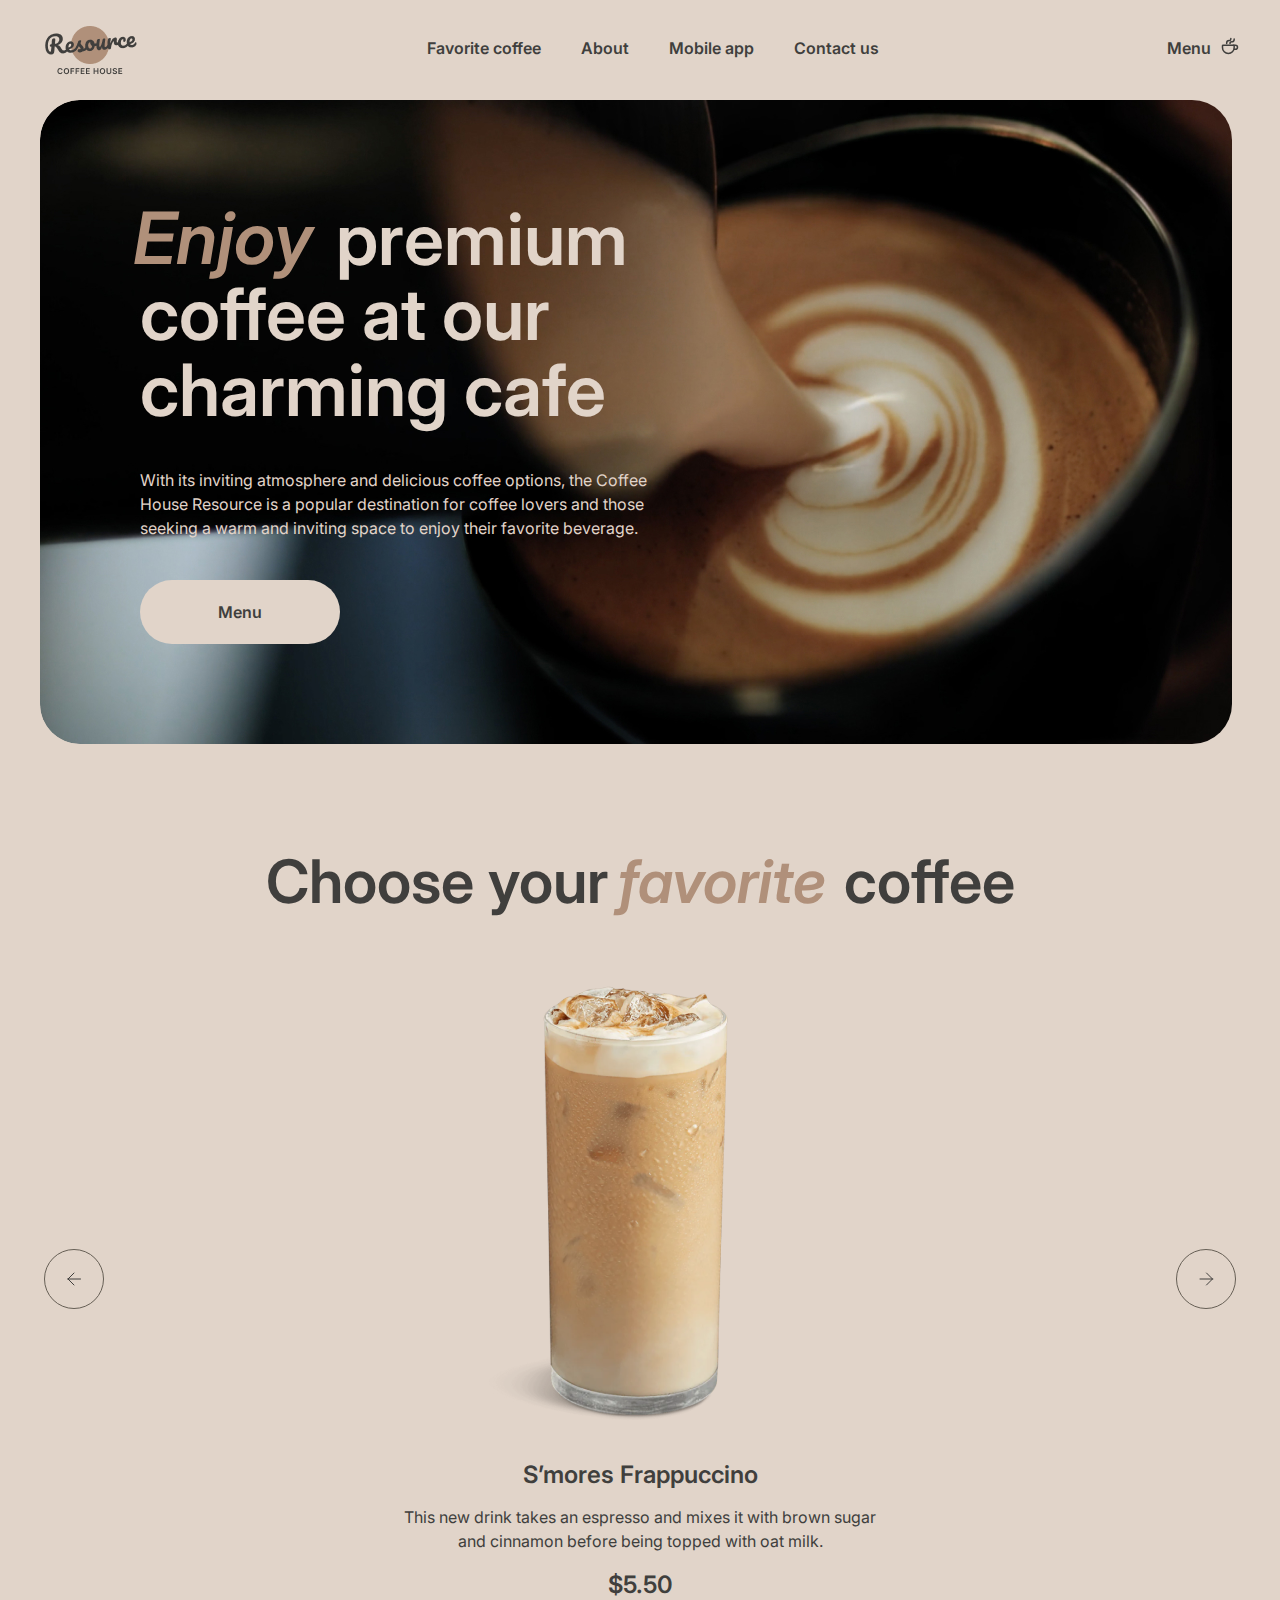
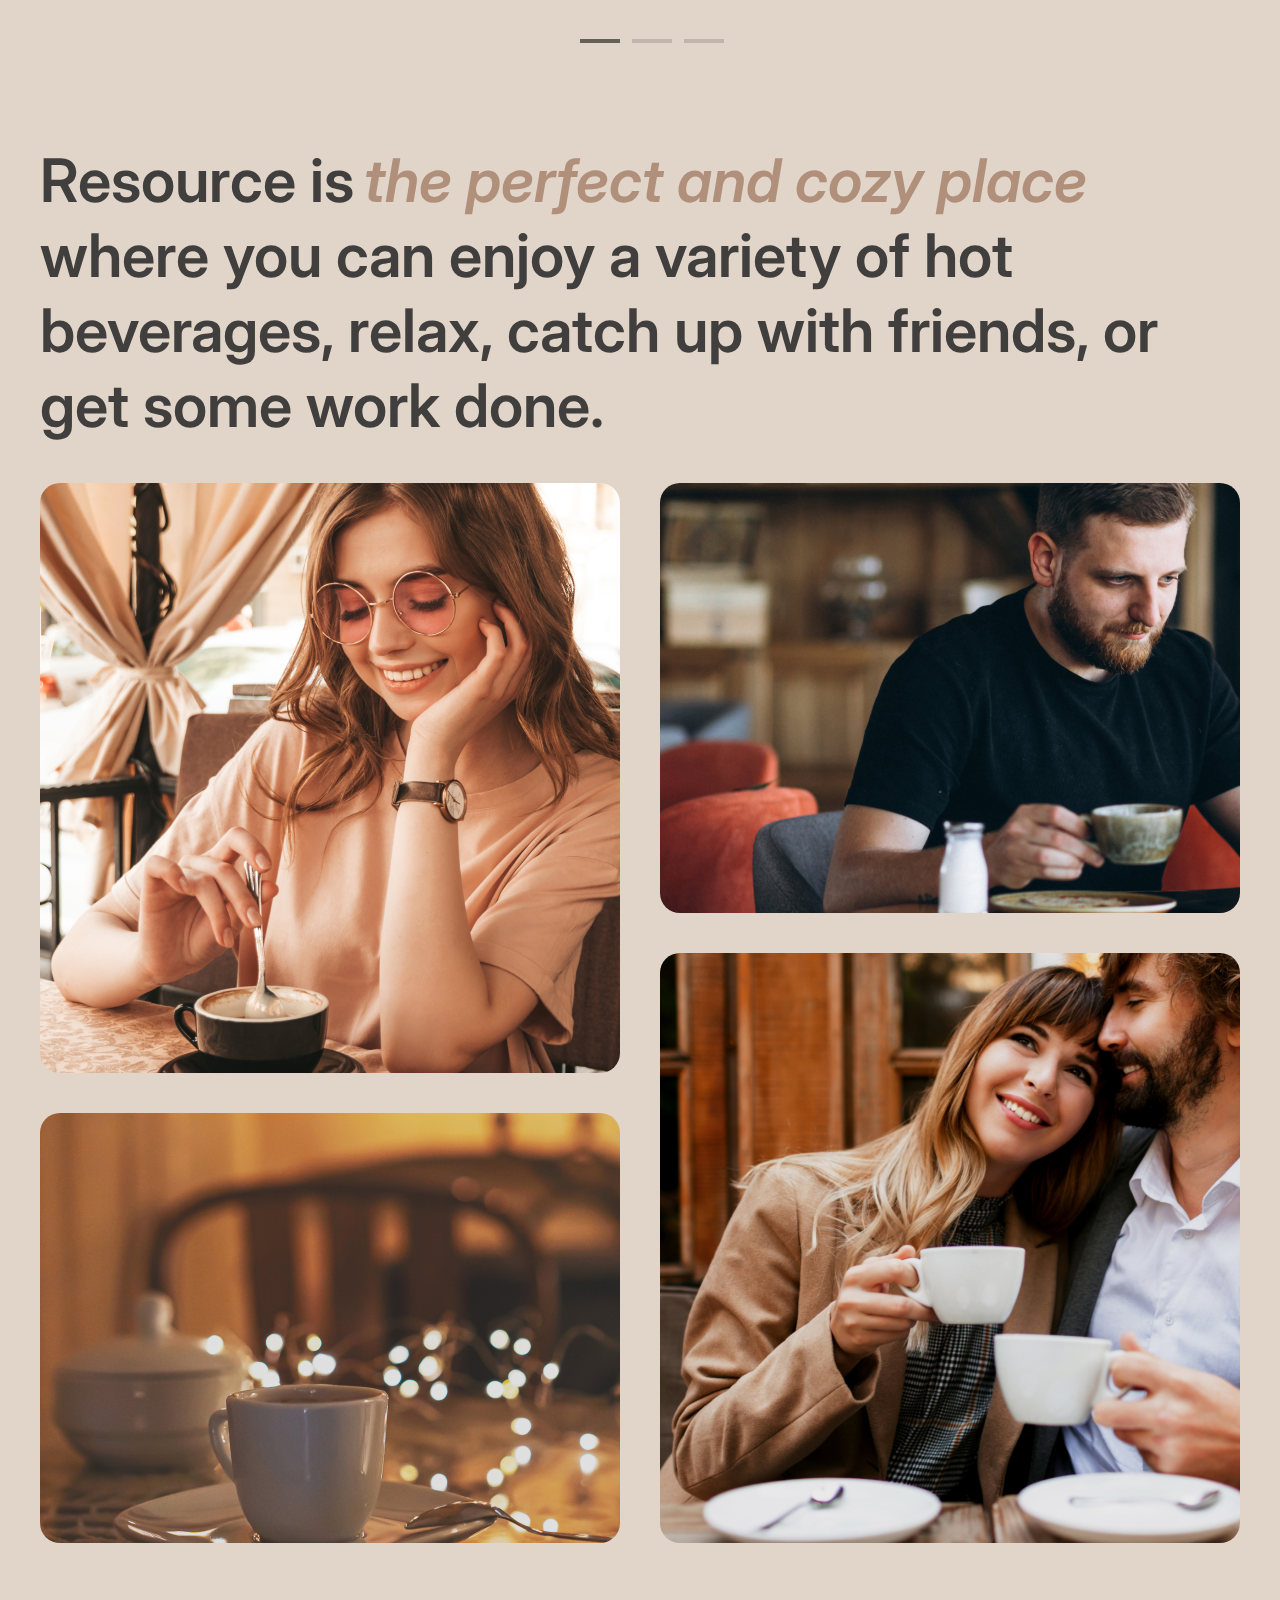
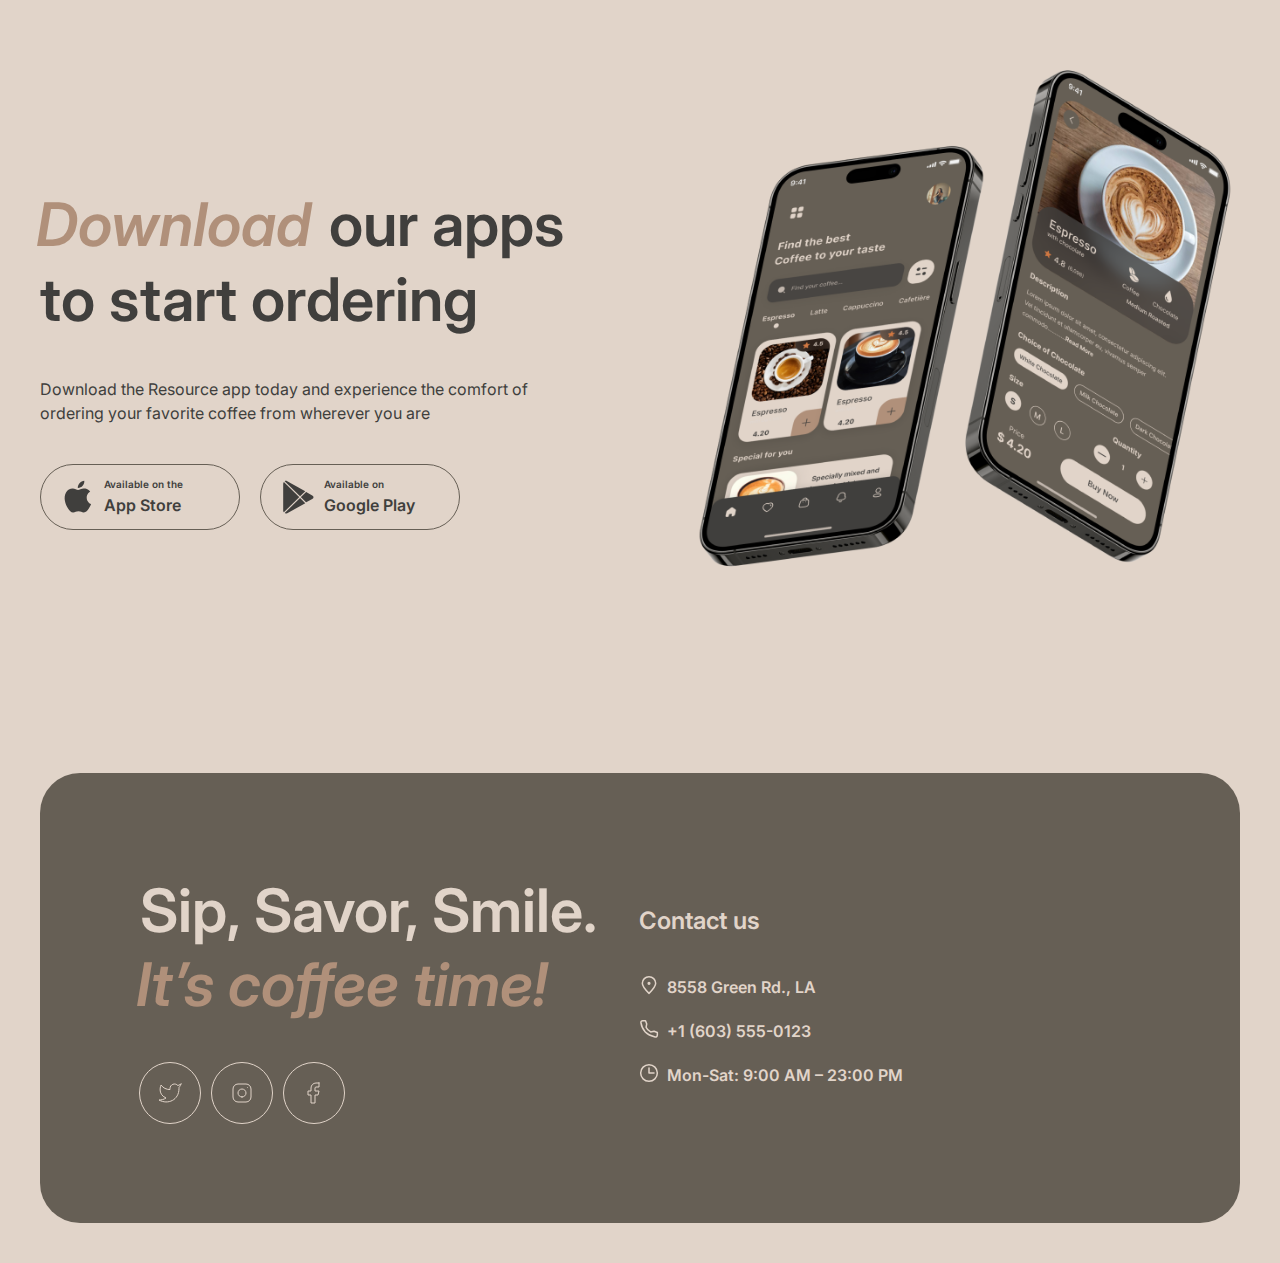
==== commit 83355ab4: "feat: add adaptive" ====
--- a/index.html
+++ b/index.html
@@ -27,7 +27,7 @@
             <a href="#footer" class="nav__list-items-links">Contact us</a>
           </li>
         </ul>
-        <a href="#" class="nav__menu">Menu <img class="nav__menu-img" src="./assets/header/coffee-cup.svg" alt="coffee cup"></a>
+        <a href="./menu.html" class="nav__menu">Menu <img class="nav__menu-img" src="./assets/header/coffee-cup.svg" alt="coffee cup"></a>
       </nav>
 
       <div class="header__hero">
@@ -179,7 +179,7 @@
               </a>
             </li>
             <li class="footer__contacts-item">
-              <a href="#" class="footer__contacts-link" tel="+1 (603) 555 01 23" target="_blank">
+              <a href="tel:+16035550123" class="footer__contacts-link" target="_blank">
                 <svg width="20" height="20" viewBox="0 0 20 20" fill="none" xmlns="http://www.w3.org/2000/svg">
                   <path d="M15.0984 12.2516L11.6665 12.9166C9.34845 11.7531 7.91654 10.4166 7.08321 8.33329L7.72483 4.89154L6.51197 1.66663L3.72946 1.66663C2.60191 1.66663 1.71466 2.59958 1.90108 3.71161C2.29888 6.08454 3.37231 10.0391 6.24987 12.9166C9.27338 15.9401 13.5661 17.3318 16.1378 17.9288C17.299 18.1983 18.3332 17.2908 18.3332 16.0988L18.3332 13.4843L15.0984 12.2516Z" stroke="#E1D4C9" stroke-width="1.5" stroke-linecap="round" stroke-linejoin="round"/>
                 </svg>
--- a/styles/style.css
+++ b/styles/style.css
@@ -589,6 +589,10 @@
   left: -1px;
 }
 
+.header_main {
+  margin-bottom: 38px;
+}
+
 .menu__wrapper {
   display: flex;
   flex-direction: column;
@@ -606,6 +610,8 @@
 .menu__heading span {
   font-style: italic;
   color: #B0907A;
+  position: relative;
+  left: -4px;
 }
 
 .menu__wrapper-btn {
@@ -627,6 +633,21 @@
   -moz-border-radius: 100px;
   -ms-border-radius: 100px;
   -o-border-radius: 100px;
+  cursor: pointer;
+}
+.menu__btn-drink:nth-child(1) {
+  position: relative;
+  top: -1px;
+  left: 1px;
+}
+.menu__btn-drink:nth-child(2) {
+  position: relative;
+  top: -1px;
+}
+.menu__btn-drink:nth-child(3) {
+  position: relative;
+  top: -1px;
+  left: -2px;
 }
 
 .menu__btn-icon {
@@ -669,4 +690,247 @@
   background-color: #403F3D;
 }
 
+.menu-items {
+  margin-bottom: 100px;
+}
+.menu-items__wrapper {
+  display: grid;
+  grid-template-columns: repeat(4, 1fr);
+  gap: 40px;
+}
+.menu-items__item {
+  border: 1px solid #C1B6AD;
+  border-radius: 40px;
+  -webkit-border-radius: 40px;
+  -moz-border-radius: 40px;
+  -ms-border-radius: 40px;
+  -o-border-radius: 40px;
+  display: flex;
+  flex-direction: column;
+}
+.menu-items__item:nth-child(2) .menu-items__item-description, .menu-items__item:nth-child(3) .menu-items__item-description, .menu-items__item:nth-child(4) .menu-items__item-description, .menu-items__item:nth-child(5) .menu-items__item-description, .menu-items__item:nth-child(7) .menu-items__item-description, .menu-items__item:nth-child(8) .menu-items__item-description {
+  gap: 36px;
+}
+.menu-items__item:nth-child(5) .menu-items__item-description {
+  gap: 60px;
+  top: -2px;
+  left: -1px;
+}
+.menu-items__item:nth-child(6) .menu-items__item-description {
+  top: -1px;
+  left: -2px;
+}
+.menu-items__item:nth-child(7) .menu-items__item-description, .menu-items__item:nth-child(8) .menu-items__item-description {
+  top: -2px;
+  left: -1px;
+}
+.menu-items__item-img {
+  background-repeat: no-repeat;
+  width: 100%;
+  height: 310px;
+  position: relative;
+  top: -1px;
+  left: -1px;
+  border-radius: 40px;
+  -webkit-border-radius: 40px;
+  -moz-border-radius: 40px;
+  -ms-border-radius: 40px;
+  -o-border-radius: 40px;
+}
+.menu-items__item-img_img1 {
+  background-image: url("../assets/menu-coffee/coffee-1.png");
+}
+.menu-items__item-img_img2 {
+  background-image: url("../assets/menu-coffee/coffee-2.png");
+}
+.menu-items__item-img_img3 {
+  background-image: url("../assets/menu-coffee/coffee-3.png");
+}
+.menu-items__item-img_img4 {
+  background-image: url("../assets/menu-coffee/coffee-4.png");
+}
+.menu-items__item-img_img5 {
+  background-image: url("../assets/menu-coffee/coffee-5.png");
+  top: -3px;
+  left: -1px;
+}
+.menu-items__item-img_img6 {
+  background-image: url("../assets/menu-coffee/coffee-6.png");
+  top: -3px;
+  left: -1px;
+}
+.menu-items__item-img_img7 {
+  background-image: url("../assets/menu-coffee/coffee-7.png");
+  top: -3px;
+  left: -1px;
+}
+.menu-items__item-img_img8 {
+  background-image: url("../assets/menu-coffee/coffee-8.png");
+  top: -3px;
+  left: -1px;
+}
+.menu-items__item-description {
+  padding: 20px;
+  display: flex;
+  flex-direction: column;
+  gap: 12px;
+  position: relative;
+  left: -1px;
+}
+.menu-items__item-description-text {
+  display: flex;
+  flex-direction: column;
+  gap: 12px;
+}
+.menu-items__item-description-sub-text {
+  font-weight: 400;
+  line-height: 150%;
+}
+.menu-items__item-description-heading {
+  font-size: 24px;
+  line-height: 125%;
+}
+.menu-items__item-price {
+  font-size: 24px;
+  line-height: 125%;
+}
+
+.footer_menu {
+  position: relative;
+  top: -4px;
+}
+
+@media (max-width: 1399.98px) {
+  .container {
+    width: 1200px;
+  }
+
+  .header {
+    overflow: hidden;
+  }
+
+  .header__hero {
+    width: 91%;
+  }
+
+  .favorite-coffee__slider-wrapper {
+    width: 80%;
+  }
+
+  .mobile-app__img {
+    background-size: contain;
+  }
+}
+@media (max-width: 1279.98px) {
+  .container {
+    width: 100%;
+  }
+
+  .header__hero {
+    width: 88%;
+    height: 540px;
+  }
+
+  .favorite-coffee__slider-wrapper {
+    width: 70%;
+  }
+
+  .favorite-coffee__slide-dots {
+    margin-left: 44%;
+  }
+
+  .about__img {
+    background-position: bottom;
+  }
+
+  .footer__wrapper {
+    gap: 20px;
+  }
+}
+@media (max-width: 991.98px) {
+  .nav__list,
+.nav__menu {
+    display: none;
+  }
+
+  .header__hero {
+    width: 91%;
+    height: 644px;
+    background-size: cover;
+    background-position: center;
+    flex-direction: column;
+    justify-content: center;
+    padding-left: 60px;
+  }
+
+  .favorite-coffee__slide-dots {
+    margin-left: 39%;
+  }
+
+  .favorite-coffee__slider-btn_left,
+.favorite-coffee__slider-btn_right {
+    left: 0;
+  }
+
+  .about__img-container:nth-child(2) {
+    display: none;
+  }
+
+  .about__img-wrapper {
+    grid-template-columns: repeat(1, 1fr);
+  }
+
+  .about__img_img1 {
+    background-position: center;
+  }
+
+  .about__img_img2 {
+    background: url("../assets/about/about-4.png");
+    background-repeat: no-repeat;
+    background-size: cover;
+    height: 590px;
+    background-position: center;
+  }
+
+  .mobile-app__wrapper {
+    flex-direction: column;
+    padding: 0;
+  }
+
+  .mobile-app__offer-heading,
+.mobile-app__offer-text {
+    top: 0;
+  }
+
+  .mobile-app__wrapper-links {
+    position: relative;
+    top: -1px;
+  }
+
+  .mobile-app__img {
+    position: relative;
+    background-size: contain;
+    top: -2px;
+    left: 29px;
+  }
+
+  .footer {
+    height: 736px;
+    position: relative;
+    top: -2px;
+  }
+
+  .footer__wrapper {
+    flex-direction: column;
+    gap: 100px;
+    padding-left: 58px;
+  }
+
+  .footer__contacts-info {
+    position: relative;
+    top: 1px;
+    left: 2px;
+  }
+}
+
 /*# sourceMappingURL=style.css.map */
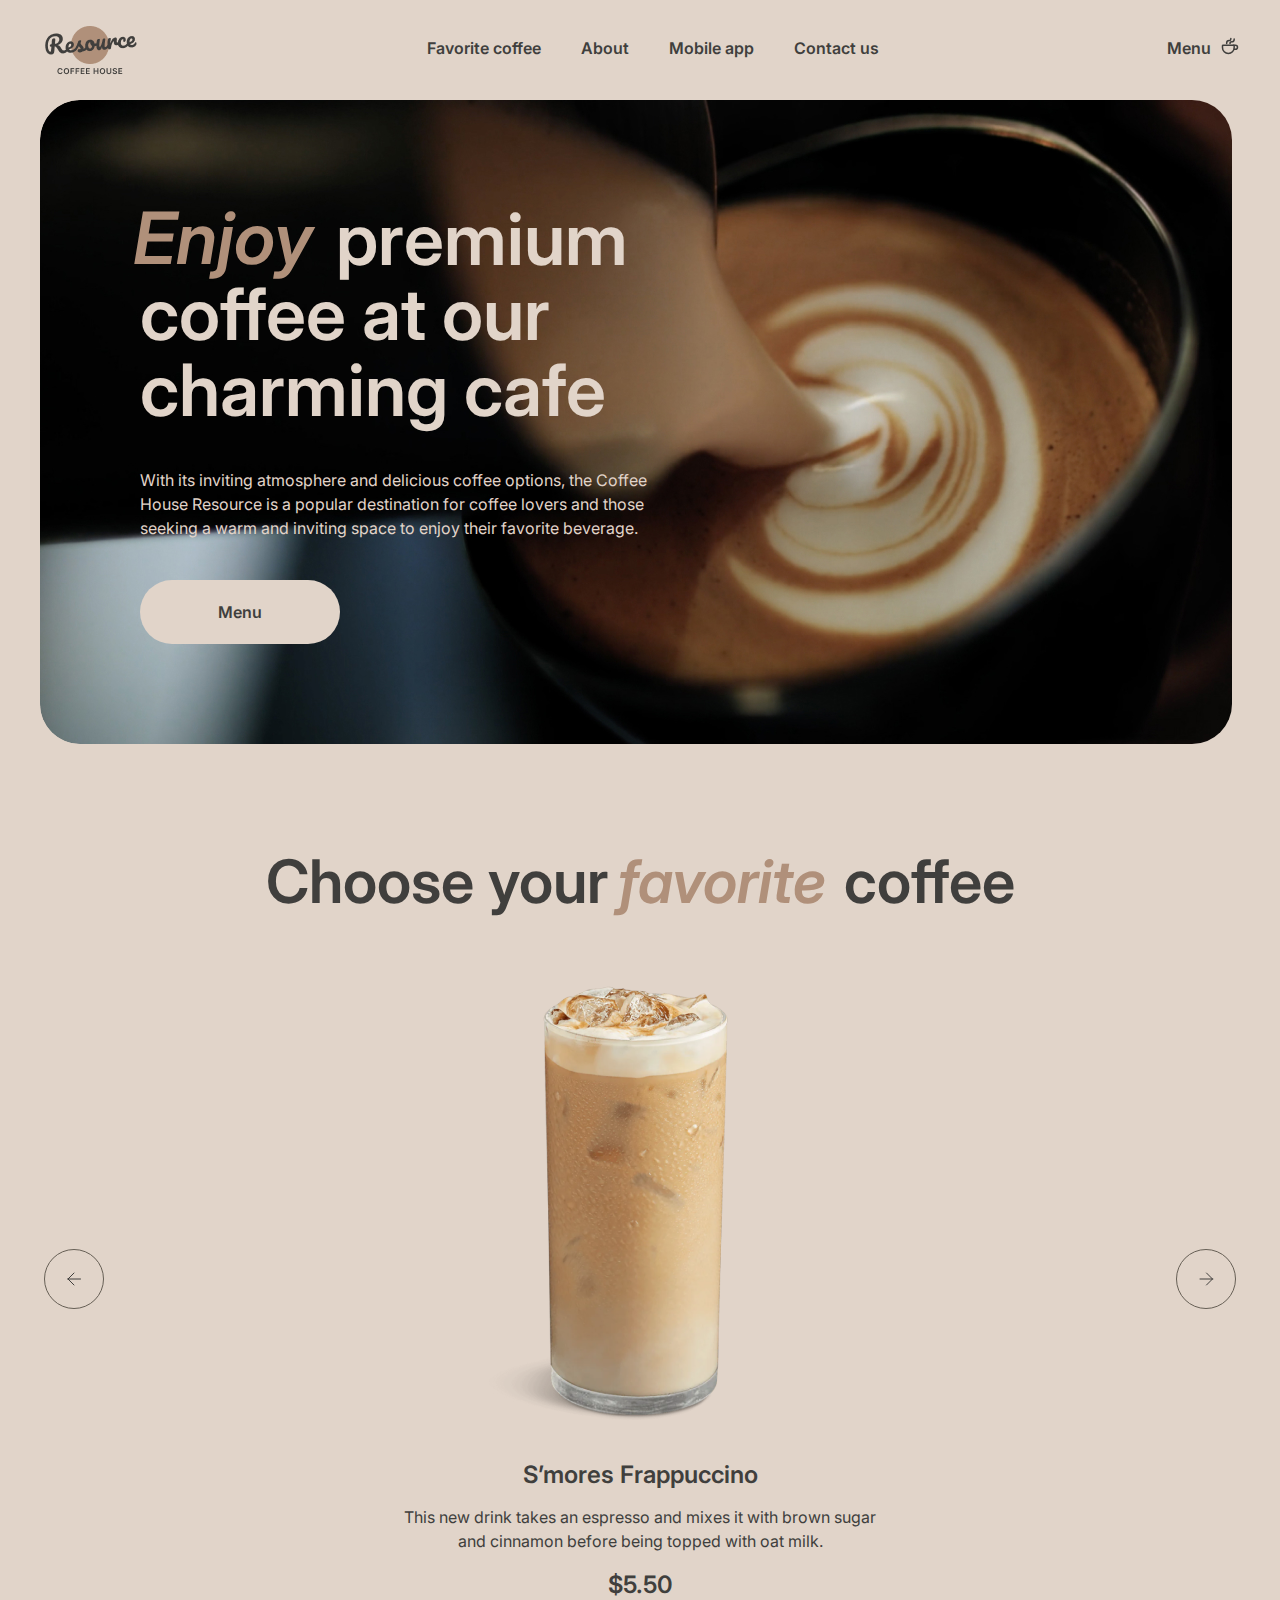
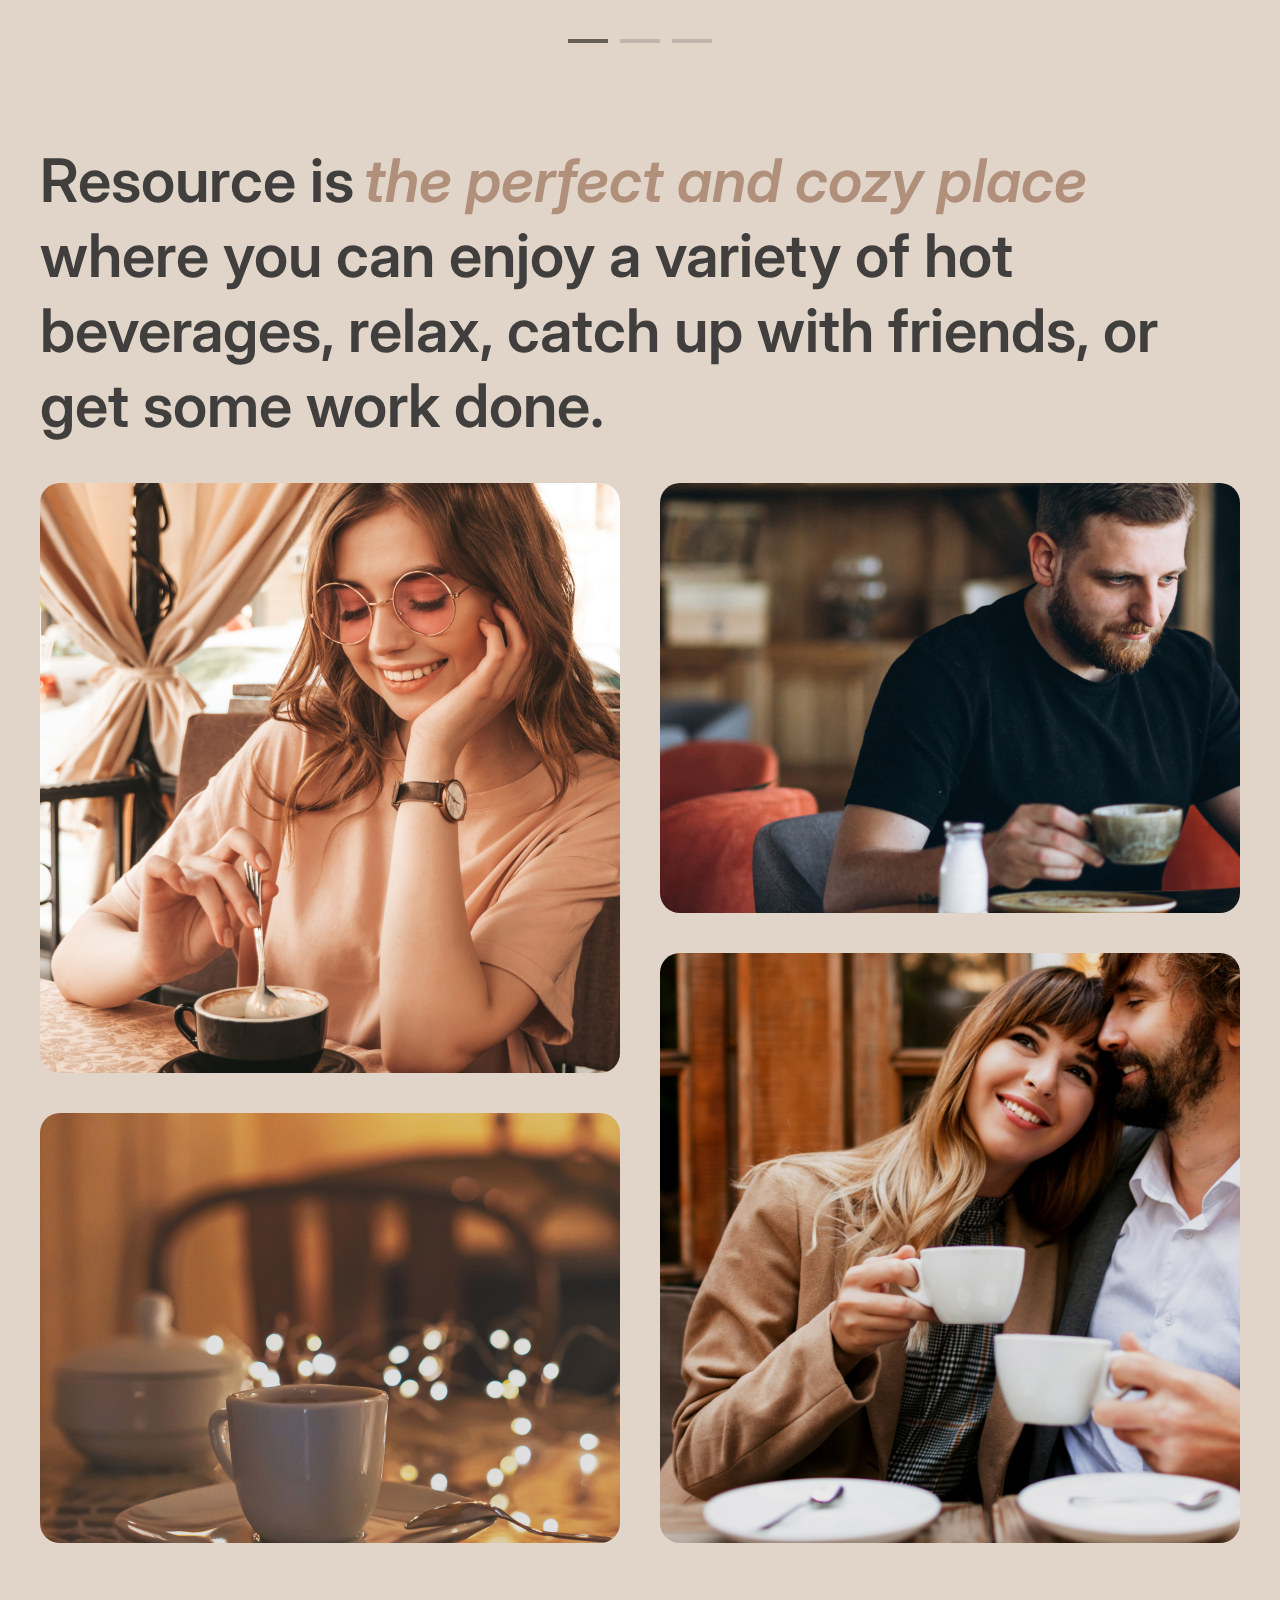
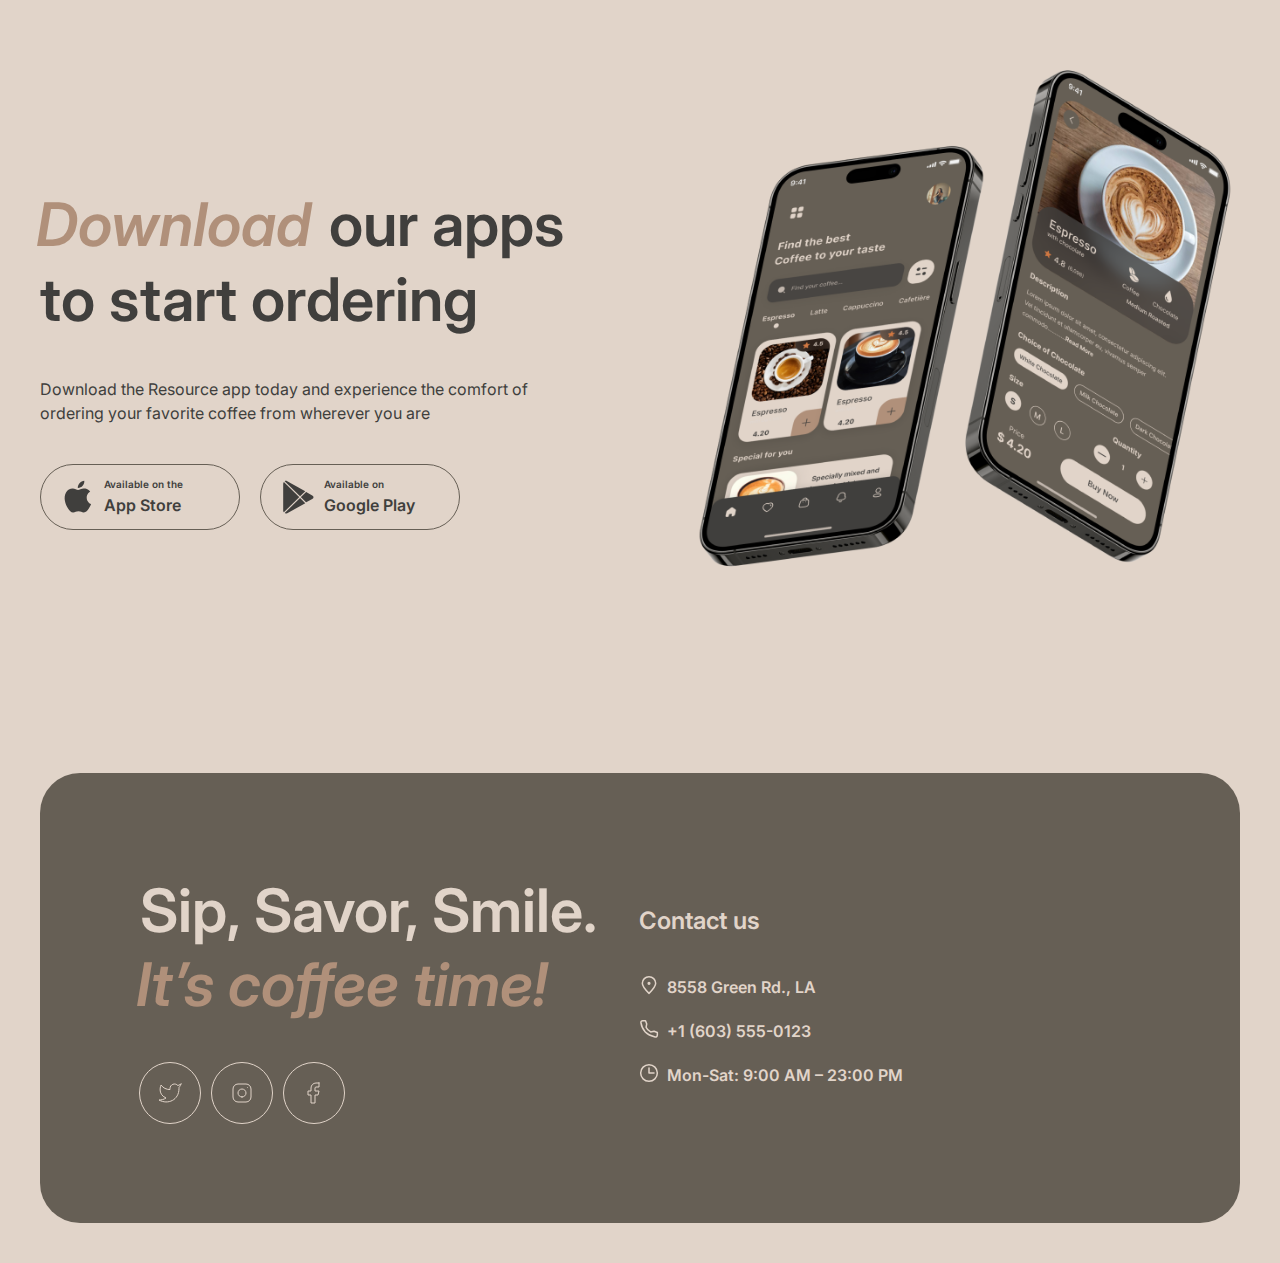
==== commit d1921e3a: "feat: add burger menu" ====
--- a/index.html
+++ b/index.html
@@ -27,6 +27,26 @@
             <a href="#footer" class="nav__list-items-links">Contact us</a>
           </li>
         </ul>
+        <button class="nav__burger-btn">
+          <span></span>
+        </button>
+        <div class="nav__burger-wrapper-list">
+          <ul class="nav__burger-list">
+            <li class="nav__list-items">
+              <a href="./index.html" class="nav__list-items-links">Favorite coffee</a>
+            </li>
+            <li class="nav__list-items">
+              <a href="./index.html" class="nav__list-items-links">About</a>
+            </li>
+            <li class="nav__list-items">
+              <a href="./index.html" class="nav__list-items-links">Mobile app</a>
+            </li>
+            <li class="nav__list-items">
+              <a href="#footer" class="nav__list-items-links">Contact us</a>
+            </li>
+            <a href="./menu.html" class="nav__menu nav__menu_burger">Menu <img class="nav__menu-img" src="./assets/header/coffee-cup.svg" alt="coffee cup"></a>
+          </ul>
+        </div>
         <a href="./menu.html" class="nav__menu">Menu <img class="nav__menu-img" src="./assets/header/coffee-cup.svg" alt="coffee cup"></a>
       </nav>
 
--- a/styles/style.css
+++ b/styles/style.css
@@ -50,6 +50,8 @@
 
 .header {
   margin-bottom: 100px;
+  position: relative;
+  z-index: 1;
 }
 
 .nav {
@@ -120,6 +122,28 @@
 }
 .nav__menu:hover::after {
   width: 100%;
+}
+.nav__burger-wrapper-list {
+  width: 768px;
+  height: 100vh;
+  background-color: #E1D4C9;
+  position: absolute;
+  right: -100%;
+  top: 100px;
+  z-index: 2;
+  transition: 0.3s;
+  -webkit-transition: 0.3s;
+  -moz-transition: 0.3s;
+  -ms-transition: 0.3s;
+  -o-transition: 0.3s;
+}
+.nav__burger-list {
+  display: flex;
+  flex-direction: column;
+  align-items: center;
+  padding: 60px 0;
+  gap: 60px;
+  width: 688px;
 }
 
 .header__hero {
@@ -280,7 +304,7 @@
 .favorite-coffee__slide-dots {
   width: 144px;
   height: 4px;
-  margin-left: 45%;
+  margin: 0 auto;
   position: relative;
 }
 .favorite-coffee__slide-dots span {
@@ -724,6 +748,24 @@
   top: -2px;
   left: -1px;
 }
+.menu-items__refresh-wrapper {
+  display: flex;
+  align-items: center;
+  justify-content: center;
+}
+.menu-items__refresh-btn {
+  display: none;
+  background: none;
+  padding: 0;
+  width: 60px;
+  height: 60px;
+  border: 1px solid #665F55;
+  border-radius: 100px;
+  -webkit-border-radius: 100px;
+  -moz-border-radius: 100px;
+  -ms-border-radius: 100px;
+  -o-border-radius: 100px;
+}
 .menu-items__item-img {
   background-repeat: no-repeat;
   width: 100%;
@@ -800,6 +842,40 @@
   top: -4px;
 }
 
+.nav__burger-btn {
+  width: 44px;
+  height: 44px;
+  background: initial;
+  position: relative;
+  border: 1px solid #665F55;
+  border-radius: 100px;
+  -webkit-border-radius: 100px;
+  -moz-border-radius: 100px;
+  -ms-border-radius: 100px;
+  -o-border-radius: 100px;
+  display: none;
+  flex-direction: column;
+  align-items: center;
+  justify-content: center;
+  cursor: pointer;
+}
+.nav__burger-btn span {
+  width: 16px;
+  height: 2px;
+  background-color: #665F55;
+  display: flex;
+  position: relative;
+  top: -4px;
+}
+.nav__burger-btn span::before {
+  content: "";
+  width: 16px;
+  height: 2px;
+  background-color: #665F55;
+  position: relative;
+  top: 8px;
+}
+
 @media (max-width: 1399.98px) {
   .container {
     width: 1200px;
@@ -835,16 +911,21 @@
     width: 70%;
   }
 
-  .favorite-coffee__slide-dots {
-    margin-left: 44%;
-  }
-
   .about__img {
     background-position: bottom;
   }
 
   .footer__wrapper {
     gap: 20px;
+  }
+
+  .menu-items__wrapper {
+    grid-template-columns: repeat(3, 1fr);
+  }
+
+  .menu-items__item-img {
+    background-size: cover;
+    height: 370px;
   }
 }
 @media (max-width: 991.98px) {
@@ -863,10 +944,6 @@
     padding-left: 60px;
   }
 
-  .favorite-coffee__slide-dots {
-    margin-left: 39%;
-  }
-
   .favorite-coffee__slider-btn_left,
 .favorite-coffee__slider-btn_right {
     left: 0;
@@ -931,6 +1008,278 @@
     top: 1px;
     left: 2px;
   }
+
+  .menu-items {
+    margin-bottom: 98px;
+  }
+
+  .menu-items__wrapper {
+    grid-template-columns: repeat(2, 310px);
+    margin-bottom: 40px;
+    padding: 0 14px;
+    justify-content: space-around;
+  }
+
+  .menu-items__item:nth-child(5),
+.menu-items__item:nth-child(6),
+.menu-items__item:nth-child(7),
+.menu-items__item:nth-child(8) {
+    display: none;
+  }
+
+  .menu-items__item-img {
+    background-size: contain;
+    height: 310px;
+    top: 0;
+    left: 0;
+  }
+
+  .menu-items__item-description-sub-text {
+    position: relative;
+    top: -1px;
+  }
+
+  .menu-items__item:nth-child(3),
+.menu-items__item:nth-child(4) {
+    position: relative;
+    top: -2px;
+  }
+
+  .menu-items__refresh-btn {
+    display: flex;
+    flex-direction: column;
+    align-items: center;
+    justify-content: center;
+    position: relative;
+    top: -4px;
+  }
+
+  .menu__heading {
+    width: 100%;
+  }
+
+  .nav__burger-btn {
+    display: flex;
+  }
+
+  .nav__menu_burger {
+    display: block;
+  }
+
+  ._active-burger-btn {
+    top: 0 !important;
+    transform: rotate(45deg);
+    -webkit-transform: rotate(45deg);
+    -moz-transform: rotate(45deg);
+    -ms-transform: rotate(45deg);
+    -o-transform: rotate(45deg);
+    transition: 0.3s;
+  }
+  ._active-burger-btn::before {
+    top: 0 !important;
+    transform: rotate(-90deg);
+    -webkit-transform: rotate(-90deg);
+    -moz-transform: rotate(-90deg);
+    -ms-transform: rotate(-90deg);
+    -o-transform: rotate(-90deg);
+    transition: 0.3s;
+  }
+
+  ._show {
+    right: 0;
+  }
+
+  ._block {
+    overflow: hidden;
+  }
+}
+@media (max-width: 767.98px) {
+  body {
+    padding: 0 16px;
+  }
+
+  .header__hero {
+    width: 91%;
+    height: 432px;
+    padding: 60px 16px;
+    justify-content: flex-start;
+  }
+
+  .header__hero-text {
+    width: 100%;
+  }
+
+  .header__hero-text_h1 p {
+    font-size: 42px;
+    line-height: 115%;
+  }
+
+  .header__hero-text_h1 p span {
+    left: -3px;
+  }
+
+  .header__hero-text_text {
+    top: -1px;
+  }
+
+  .header__hero-text_btn {
+    width: 200px;
+    top: -1px;
+  }
+
+  .favorite-coffee .favorite-coffee__wrapper .favorite-coffee__heading {
+    font-size: 32px;
+    position: relative;
+    top: 1px;
+  }
+
+  .favorite-coffee .favorite-coffee__wrapper .favorite-coffee__heading p span {
+    left: -2px;
+  }
+
+  .favorite-coffee__slider-btn_left,
+.favorite-coffee__slider-btn_right {
+    display: none;
+  }
+
+  .favorite-coffee__slider-wrapper {
+    width: 100%;
+  }
+  .favorite-coffee__slider-wrapper .favorite-coffee__slide1 {
+    width: 100%;
+  }
+  .favorite-coffee__slider-wrapper .favorite-coffee__slide1 .favorite-coffee__slide1-img {
+    height: 348px;
+    background-size: cover;
+  }
+
+  .favorite-coffee__slider .favorite-coffee__slide-dots {
+    margin: 0 auto;
+  }
+
+  .about__heading {
+    font-size: 32px;
+    position: relative;
+    top: 1px;
+  }
+
+  .about__heading span {
+    left: -2px;
+  }
+
+  .mobile-app__wrapper {
+    gap: 40px;
+  }
+
+  .mobile-app__offer-heading {
+    font-size: 32px;
+    position: relative;
+    top: 1px;
+  }
+
+  .mobile-app__offer-heading span {
+    left: -2px;
+  }
+
+  .mobile-app__wrapper-links {
+    flex-direction: column;
+  }
+
+  .mobile-app__img {
+    height: 348px;
+    left: 0;
+    top: -4px;
+  }
+
+  .footer {
+    height: 526px;
+    top: -4px;
+  }
+  .footer .footer__wrapper {
+    padding: 60px 16px;
+    gap: 40px;
+  }
+  .footer .footer__wrapper .footer__offer {
+    width: 100%;
+  }
+  .footer .footer__wrapper .footer__offer .footer__offer-heading {
+    font-size: 32px;
+    top: 2px;
+    left: 1px;
+  }
+  .footer .footer__wrapper .footer__offer .footer__offer-heading span {
+    top: -1px;
+    left: -3px;
+  }
+  .footer .footer__wrapper .footer__offer-social-link {
+    position: relative;
+    top: -1px;
+    left: -1px;
+  }
+  .footer .footer__wrapper .footer__offer-social-link:nth-child(2) {
+    top: -1px;
+    left: -3px;
+  }
+  .footer .footer__wrapper .footer__offer-social-link:nth-child(3) {
+    top: -1px;
+    left: -5px;
+  }
+  .footer .footer__wrapper .footer__contacts-info {
+    width: 100%;
+    top: 0;
+    left: 1px;
+  }
+
+  .menu-items {
+    margin-bottom: 96px;
+  }
+
+  .menu__heading {
+    font-size: 32px;
+  }
+
+  .menu__wrapper-btn {
+    gap: 8px;
+  }
+
+  .menu-items__wrapper {
+    padding: 0 19px;
+  }
+
+  .menu-items__wrapper {
+    grid-template-columns: repeat(1, 1fr);
+  }
+
+  .menu-items__item {
+    position: relative;
+    left: 0;
+  }
+
+  .menu-items__item:nth-child(2) {
+    top: -2px;
+  }
+
+  .menu-items__item:nth-child(3) {
+    top: -4px;
+  }
+
+  .menu-items__item:nth-child(4) {
+    top: -6px;
+  }
+
+  .menu-items__refresh-btn {
+    top: -8px;
+  }
+
+  .menu-items__item-img {
+    background-size: cover;
+    height: 100vh;
+  }
+}
+@media (max-width: 474.98px) {
+  .menu-items__item-img {
+    height: 310px;
+  }
 }
 
 /*# sourceMappingURL=style.css.map */
